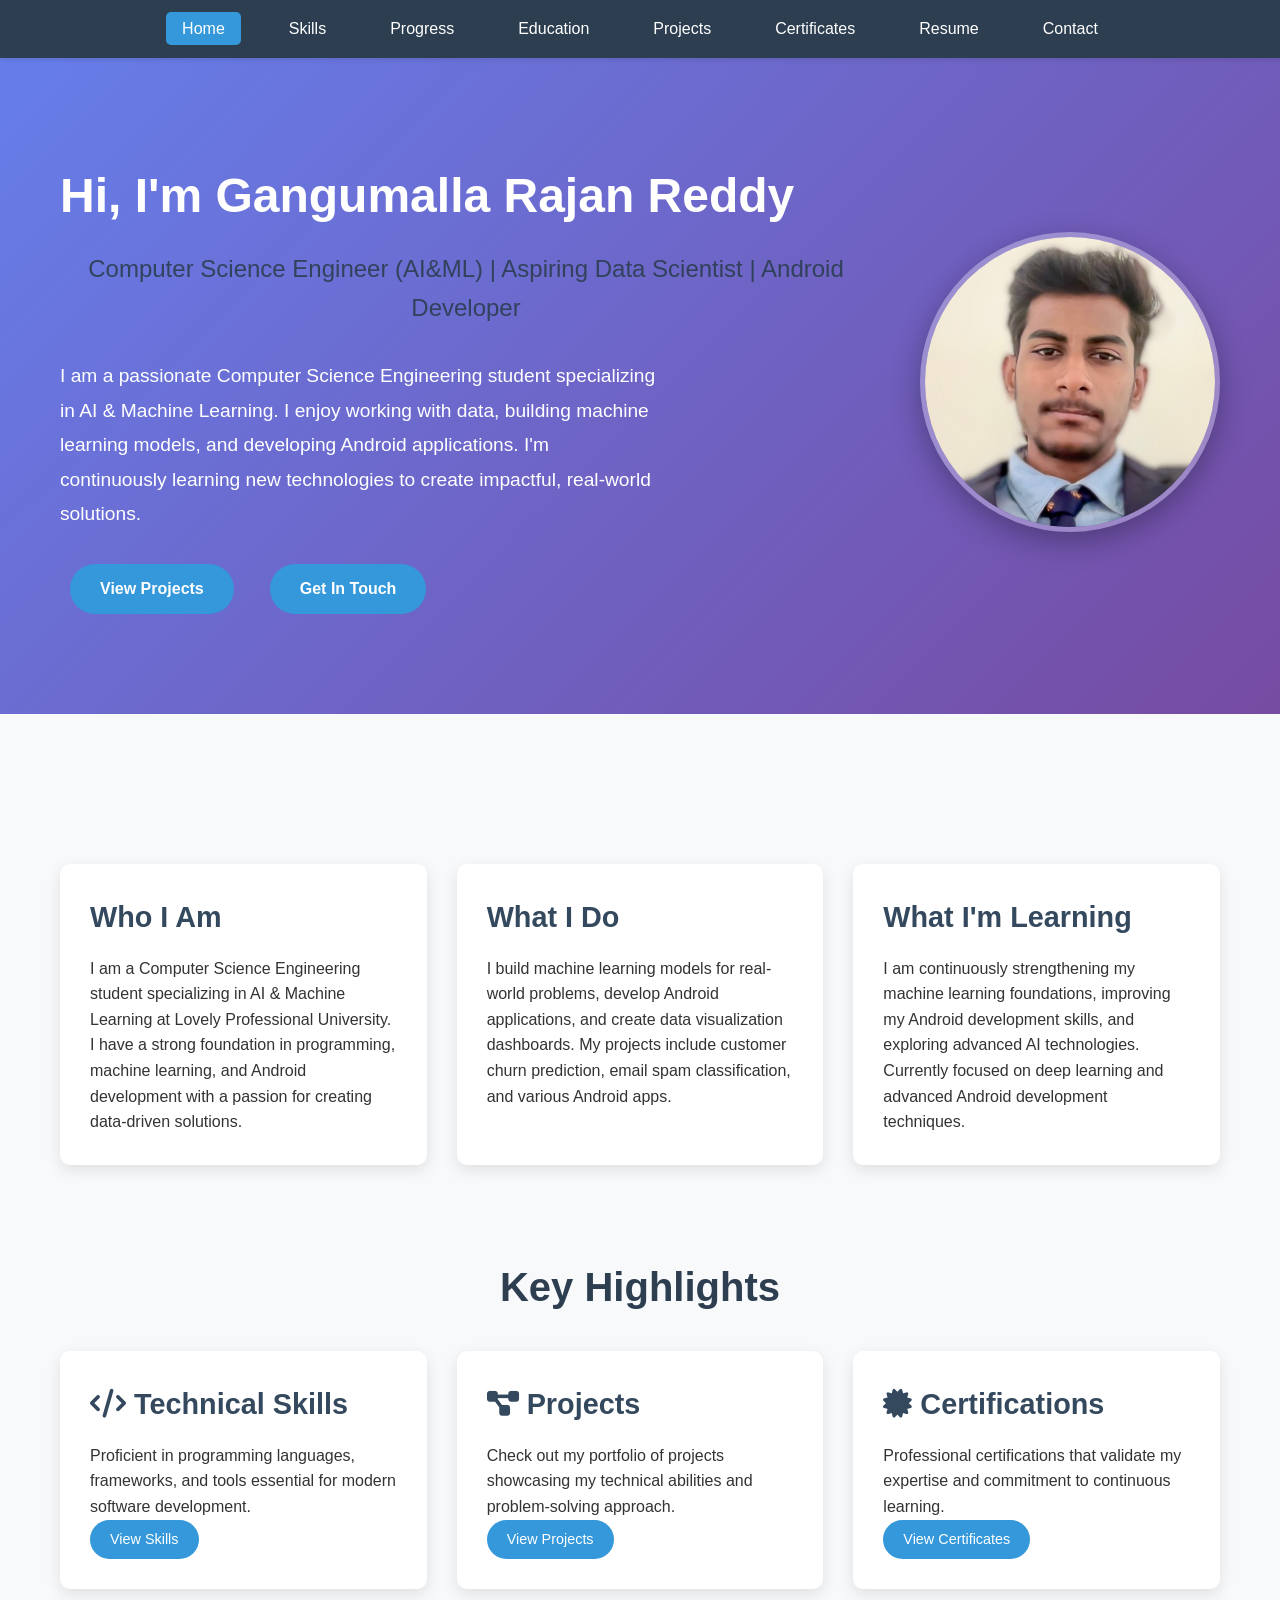
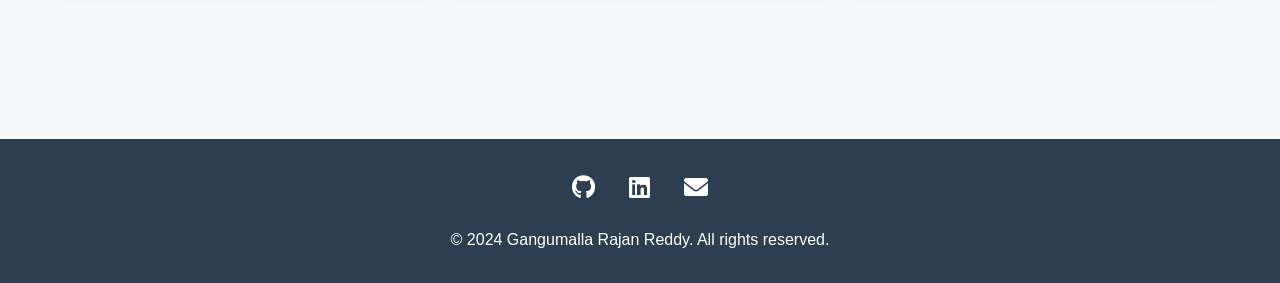
==== index.html @ acd0fde6 "Initial commit: Modern portfolio with amber/orange cyberpunk theme" ====
<!DOCTYPE html>
<html lang="en">
<head>
    <meta charset="UTF-8">
    <meta name="viewport" content="width=device-width, initial-scale=1.0">
    <title>Gangumalla Rajan Reddy | Portfolio</title>
    <link rel="stylesheet" href="styles.css">
    <link rel="stylesheet" href="https://cdnjs.cloudflare.com/ajax/libs/font-awesome/6.0.0/css/all.min.css">
</head>
<body>
    <nav>
        <div class="container">
            <ul>
                <li><a href="index.html" class="active">Home</a></li>
                <li><a href="skills.html">Skills</a></li>
                <li><a href="progress.html">Progress</a></li>
                <li><a href="education.html">Education</a></li>
                <li><a href="projects.html">Projects</a></li>
                <li><a href="certificates.html">Certificates</a></li>
                <li><a href="resume.html">Resume</a></li>
                <li><a href="contact.html">Contact</a></li>
            </ul>
        </div>
    </nav>

    <section class="hero">
        <div class="container">
            <div class="hero-content">
                <div class="hero-text">
                    <h1>Hi, I'm Gangumalla Rajan Reddy</h1>
                    <h2>Computer Science Engineer (AI&ML) | Aspiring Data Scientist | Android Developer</h2>
                    <p>I am a passionate Computer Science Engineering student specializing in AI & Machine Learning. I enjoy working with data, building machine learning models, and developing Android applications. I'm continuously learning new technologies to create impactful, real-world solutions.</p>
                    <div class="cta-buttons">
                        <a href="projects.html" class="cta-button">View Projects</a>
                        <a href="contact.html" class="cta-button">Get In Touch</a>
                    </div>
                </div>
                <div class="hero-image">
                    <img src="assets/profile-photo.jpg" alt="Gangumalla Rajan Reddy" class="profile-img">
                </div>
            </div>
        </div>
    </section>

    <main>
        <div class="container">
            <section id="about">
                <div class="grid">
                    <div class="card">
                        <h3>Who I Am</h3>
                        <p>I am a Computer Science Engineering student specializing in AI & Machine Learning at Lovely Professional University. I have a strong foundation in programming, machine learning, and Android development with a passion for creating data-driven solutions.</p>
                    </div>
                    <div class="card">
                        <h3>What I Do</h3>
                        <p>I build machine learning models for real-world problems, develop Android applications, and create data visualization dashboards. My projects include customer churn prediction, email spam classification, and various Android apps.</p>
                    </div>
                    <div class="card">
                        <h3>What I'm Learning</h3>
                        <p>I am continuously strengthening my machine learning foundations, improving my Android development skills, and exploring advanced AI technologies. Currently focused on deep learning and advanced Android development techniques.</p>
                    </div>
                </div>
            </section>

            <section id="highlights">
                <h2>Key Highlights</h2>
                <div class="grid">
                    <div class="card">
                        <h3><i class="fas fa-code"></i> Technical Skills</h3>
                        <p>Proficient in programming languages, frameworks, and tools essential for modern software development.</p>
                        <a href="skills.html" class="project-link">View Skills</a>
                    </div>
                    <div class="card">
                        <h3><i class="fas fa-project-diagram"></i> Projects</h3>
                        <p>Check out my portfolio of projects showcasing my technical abilities and problem-solving approach.</p>
                        <a href="projects.html" class="project-link">View Projects</a>
                    </div>
                    <div class="card">
                        <h3><i class="fas fa-certificate"></i> Certifications</h3>
                        <p>Professional certifications that validate my expertise and commitment to continuous learning.</p>
                        <a href="certificates.html" class="project-link">View Certificates</a>
                    </div>
                </div>
            </section>
        </div>
    </main>

    <footer>
        <div class="container">
            <div class="social-links">
                <a href="https://github.com/RajanReddyGangumalla" target="_blank"><i class="fab fa-github"></i></a>
                <a href="https://linkedin.com/in/rajanreddy08" target="_blank"><i class="fab fa-linkedin"></i></a>
                <a href="mailto:rajanreddyg53@gmail.com"><i class="fas fa-envelope"></i></a>
            </div>
            <p>&copy; 2024 Gangumalla Rajan Reddy. All rights reserved.</p>
        </div>
    </footer>

    <script>
        // Add smooth scrolling
        document.querySelectorAll('a[href^="#"]').forEach(anchor => {
            anchor.addEventListener('click', function (e) {
                e.preventDefault();
                document.querySelector(this.getAttribute('href')).scrollIntoView({
                    behavior: 'smooth'
                });
            });
        });

        // Add active class to navigation based on current page
        document.addEventListener('DOMContentLoaded', function() {
            const currentPage = window.location.pathname.split('/').pop() || 'index.html';
            const navLinks = document.querySelectorAll('nav ul li a');
            
            navLinks.forEach(link => {
                link.classList.remove('active');
                if (link.getAttribute('href') === currentPage) {
                    link.classList.add('active');
                }
            });
        });
    </script>
</body>
</html>
---- styles.css ----
* {
    margin: 0;
    padding: 0;
    box-sizing: border-box;
}

body {
    font-family: 'Segoe UI', Tahoma, Geneva, Verdana, sans-serif;
    line-height: 1.6;
    color: #333;
    background-color: #f8f9fa;
}

.container {
    max-width: 1200px;
    margin: 0 auto;
    padding: 0 20px;
}

/* Navigation */
nav {
    background-color: #2c3e50;
    padding: 1rem 0;
    position: sticky;
    top: 0;
    z-index: 1000;
    box-shadow: 0 2px 5px rgba(0,0,0,0.1);
}

nav ul {
    list-style: none;
    display: flex;
    justify-content: center;
    flex-wrap: wrap;
}

nav ul li {
    margin: 0 1rem;
}

nav ul li a {
    color: white;
    text-decoration: none;
    padding: 0.5rem 1rem;
    border-radius: 5px;
    transition: background-color 0.3s ease;
    font-weight: 500;
}

nav ul li a:hover {
    background-color: #34495e;
}

nav ul li a.active {
    background-color: #3498db;
}

/* Hero Section */
.hero {
    background: linear-gradient(135deg, #667eea 0%, #764ba2 100%);
    color: white;
    padding: 100px 0;
    text-align: center;
}

.hero-content {
    display: flex;
    align-items: center;
    justify-content: space-between;
    gap: 3rem;
    max-width: 1200px;
    margin: 0 auto;
}

.hero-text {
    flex: 1;
    text-align: left;
}

.hero-image {
    flex: 0 0 300px;
}

.profile-img {
    width: 300px;
    height: 300px;
    border-radius: 50%;
    object-fit: cover;
    border: 5px solid rgba(255, 255, 255, 0.3);
    box-shadow: 0 10px 30px rgba(0, 0, 0, 0.3);
    transition: transform 0.3s ease, box-shadow 0.3s ease;
}

.profile-img:hover {
    transform: scale(1.05);
    box-shadow: 0 15px 40px rgba(0, 0, 0, 0.4);
}

.hero h1 {
    font-size: 3rem;
    margin-bottom: 1rem;
    font-weight: 700;
}

.hero h2 {
    font-size: 1.5rem;
    margin-bottom: 2rem;
    font-weight: 300;
    opacity: 0.9;
}

.hero p {
    font-size: 1.2rem;
    max-width: 600px;
    margin: 0 0 2rem 0;
    line-height: 1.8;
}

.cta-buttons {
    display: flex;
    gap: 1rem;
    flex-wrap: wrap;
}

.cta-button {
    display: inline-block;
    background-color: #3498db;
    color: white;
    padding: 12px 30px;
    text-decoration: none;
    border-radius: 25px;
    transition: all 0.3s ease;
    font-weight: 600;
    margin: 0 10px;
}

.cta-button:hover {
    background-color: #2980b9;
    transform: translateY(-2px);
}

/* Main Content */
main {
    padding: 60px 0;
}

section {
    margin-bottom: 60px;
}

h2 {
    font-size: 2.5rem;
    margin-bottom: 2rem;
    text-align: center;
    color: #2c3e50;
}

h3 {
    font-size: 1.8rem;
    margin-bottom: 1rem;
    color: #34495e;
}

/* Cards */
.card {
    background: white;
    border-radius: 10px;
    padding: 30px;
    margin-bottom: 30px;
    box-shadow: 0 5px 15px rgba(0,0,0,0.1);
    transition: transform 0.3s ease, box-shadow 0.3s ease;
}

.card:hover {
    transform: translateY(-5px);
    box-shadow: 0 10px 25px rgba(0,0,0,0.15);
}

/* Grid Layout */
.grid {
    display: grid;
    grid-template-columns: repeat(auto-fit, minmax(300px, 1fr));
    gap: 30px;
    margin-top: 30px;
}

/* Skills */
.skill-item {
    margin-bottom: 20px;
}

.skill-name {
    font-weight: 600;
    margin-bottom: 5px;
    color: #2c3e50;
}

.skill-bar {
    background-color: #ecf0f1;
    height: 10px;
    border-radius: 5px;
    overflow: hidden;
}

.skill-progress {
    height: 100%;
    background: linear-gradient(90deg, #3498db, #2980b9);
    border-radius: 5px;
    transition: width 1s ease;
}

/* Progress Timeline */
.timeline {
    position: relative;
    padding: 20px 0;
}

.timeline::before {
    content: '';
    position: absolute;
    left: 50%;
    top: 0;
    bottom: 0;
    width: 2px;
    background-color: #3498db;
    transform: translateX(-50%);
}

.timeline-item {
    position: relative;
    margin-bottom: 40px;
    width: 45%;
}

.timeline-item:nth-child(odd) {
    left: 0;
}

.timeline-item:nth-child(even) {
    left: 55%;
}

.timeline-content {
    background: white;
    padding: 20px;
    border-radius: 10px;
    box-shadow: 0 3px 10px rgba(0,0,0,0.1);
}

/* Projects */
.project-card {
    text-align: center;
}

.project-card h3 {
    color: #2c3e50;
    margin-bottom: 1rem;
}

.project-card p {
    color: #7f8c8d;
    margin-bottom: 1.5rem;
}

.project-links {
    display: flex;
    justify-content: center;
    align-items: center;
    gap: 15px;
    flex-wrap: wrap;
    margin-top: 25px;
}

.project-link {
    background-color: #3498db;
    color: white;
    padding: 8px 20px;
    text-decoration: none;
    border-radius: 20px;
    font-size: 0.9rem;
    transition: background-color 0.3s ease;
    display: inline-flex;
    align-items: center;
    justify-content: center;
    min-height: 36px;
    white-space: nowrap;
}

.project-link:hover {
    background-color: #2980b9;
}

/* Contact Form */
.contact-form {
    max-width: 600px;
    margin: 0 auto;
}

.form-group {
    margin-bottom: 20px;
}

.form-group label {
    display: block;
    margin-bottom: 5px;
    font-weight: 600;
    color: #2c3e50;
}

.form-group input,
.form-group textarea {
    width: 100%;
    padding: 12px;
    border: 2px solid #ecf0f1;
    border-radius: 5px;
    font-size: 1rem;
    transition: border-color 0.3s ease;
}

.form-group input:focus,
.form-group textarea:focus {
    outline: none;
    border-color: #3498db;
}

.form-group textarea {
    resize: vertical;
    min-height: 120px;
}

.submit-btn {
    background-color: #3498db;
    color: white;
    padding: 12px 30px;
    border: none;
    border-radius: 25px;
    font-size: 1rem;
    font-weight: 600;
    cursor: pointer;
    transition: background-color 0.3s ease;
    width: 100%;
}

.submit-btn:hover {
    background-color: #2980b9;
}

/* CV Display */
.cv-container {
    text-align: center;
    margin: 20px 0;
}

.cv-image {
    max-width: 100%;
    height: auto;
    border: 2px solid #e0e0e0;
    border-radius: 10px;
    box-shadow: 0 4px 15px rgba(0,0,0,0.1);
    transition: transform 0.3s ease, box-shadow 0.3s ease;
}

.cv-image:hover {
    transform: scale(1.02);
    box-shadow: 0 8px 25px rgba(0,0,0,0.15);
}

.cv-note {
    text-align: center;
    color: #666;
    font-style: italic;
    margin-top: 15px;
}

.cv-note i {
    color: #3498db;
    margin-right: 8px;
}

.cv-placeholder {
    text-align: center;
    padding: 40px 20px;
    border: 2px dashed #3498db;
    border-radius: 10px;
    background-color: #f8f9fa;
    margin: 20px 0;
}

.cv-placeholder i {
    font-size: 3rem;
    color: #3498db;
    margin-bottom: 20px;
}

.cv-placeholder h3 {
    color: #2c3e50;
    margin-bottom: 15px;
}

.cv-placeholder code {
    background-color: #e74c3c;
    color: white;
    padding: 5px 10px;
    border-radius: 5px;
    font-family: 'Courier New', monospace;
}

.cv-placeholder ol {
    text-align: left;
    max-width: 400px;
    margin: 20px auto;
}

.cv-placeholder li {
    margin-bottom: 8px;
}

.cv-download-section {
    margin-top: 30px;
    padding-top: 20px;
    border-top: 1px solid #e0e0e0;
}

.cv-download-section h3 {
    color: #2c3e50;
    margin-bottom: 15px;
    text-align: center;
}

.cv-download-section h3 i {
    color: #3498db;
    margin-right: 8px;
}

/* Responsive CV Image */
@media (max-width: 768px) {
    .cv-image {
        max-width: 100%;
        height: auto;
    }
}

/* Footer */
footer {
    background-color: #2c3e50;
    color: white;
    text-align: center;
    padding: 30px 0;
}

.social-links {
    margin-bottom: 20px;
}

.social-links a {
    color: white;
    font-size: 1.5rem;
    margin: 0 15px;
    transition: color 0.3s ease;
}

.social-links a:hover {
    color: #3498db;
}

/* Responsive Design */
@media (max-width: 768px) {
    .hero-content {
        flex-direction: column;
        text-align: center;
        gap: 2rem;
    }
    
    .hero-text {
        text-align: center;
    }
    
    .hero-image {
        flex: 0 0 200px;
    }
    
    .profile-img {
        width: 200px;
        height: 200px;
    }
    
    .hero h1 {
        font-size: 2rem;
    }
    
    .hero h2 {
        font-size: 1.2rem;
    }
    
    .hero p {
        max-width: 100%;
        margin: 0 auto 2rem auto;
    }
    
    .cta-buttons {
        justify-content: center;
    }
    
    nav ul {
        flex-direction: column;
        align-items: center;
    }
    
    nav ul li {
        margin: 5px 0;
    }
    
    .timeline::before {
        left: 20px;
    }
    
    .timeline-item {
        width: calc(100% - 40px);
        left: 40px !important;
    }
    
    .grid {
        grid-template-columns: 1fr;
    }
}
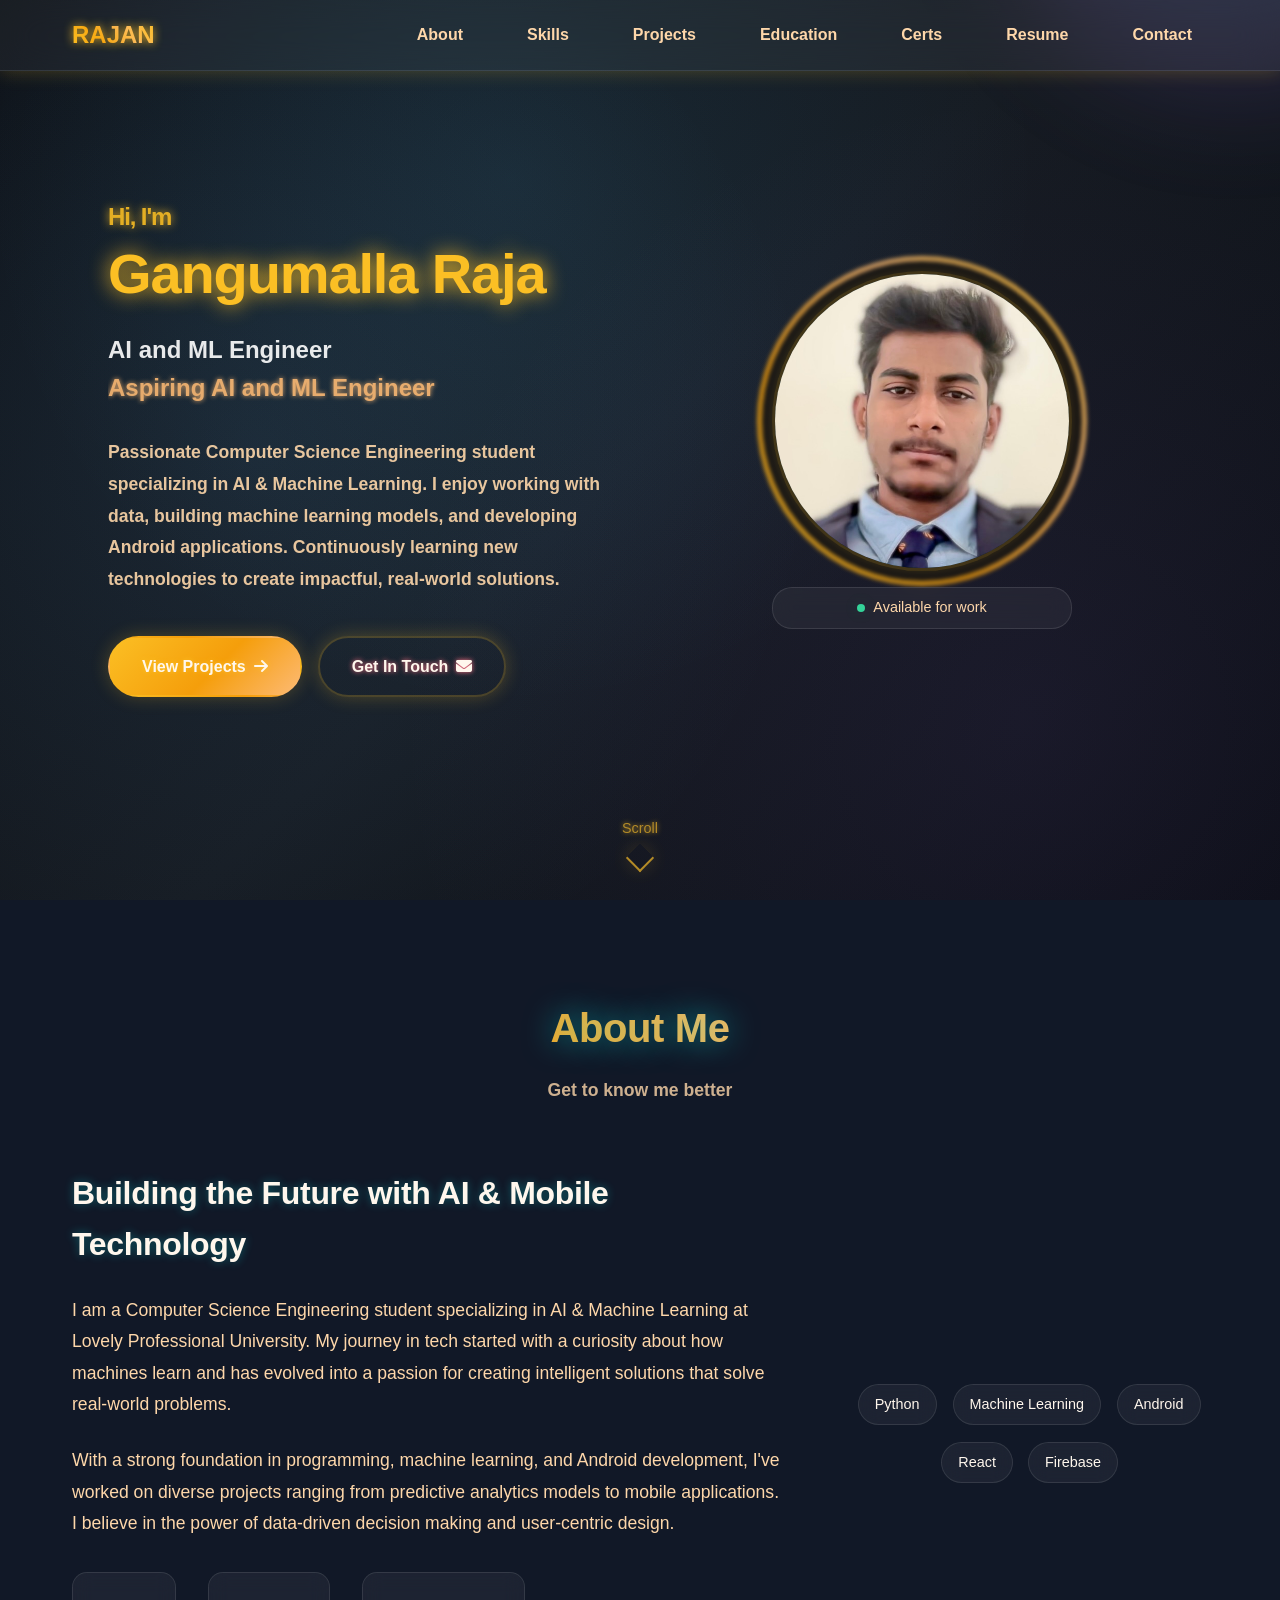
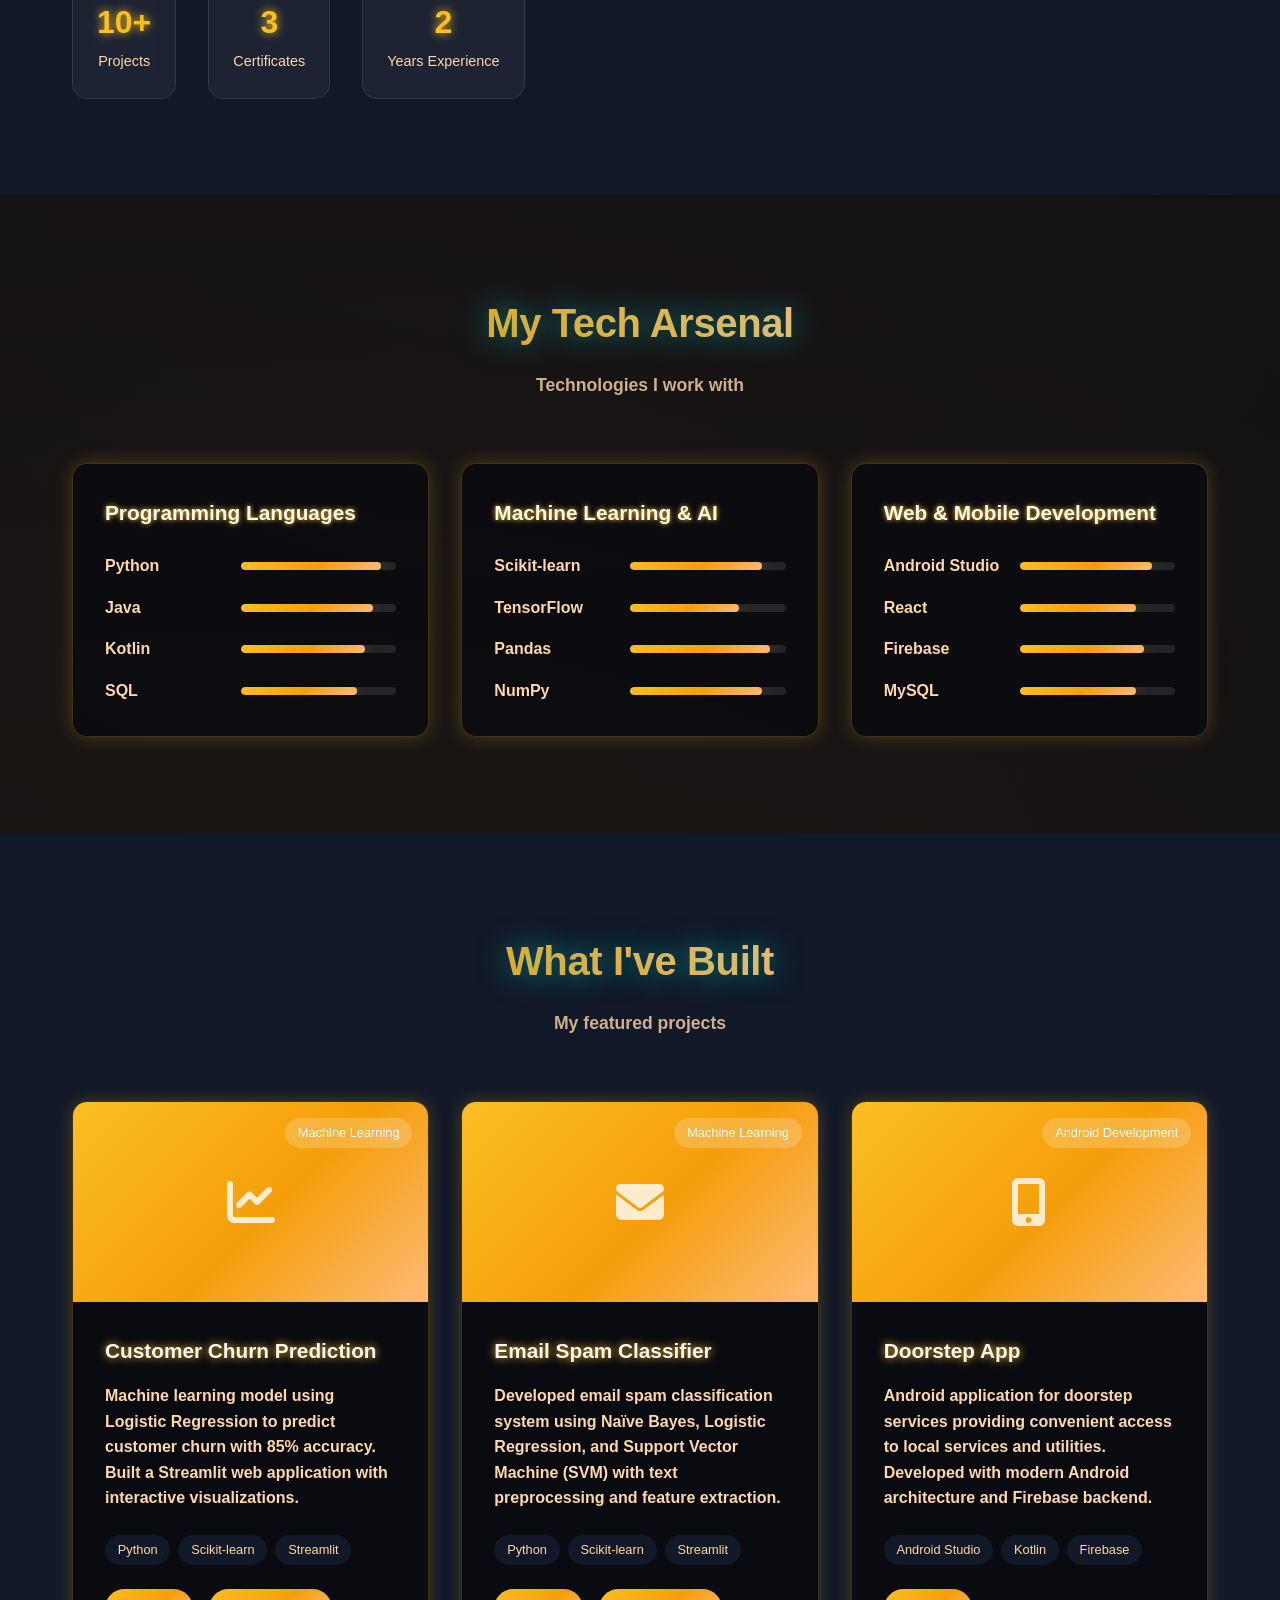
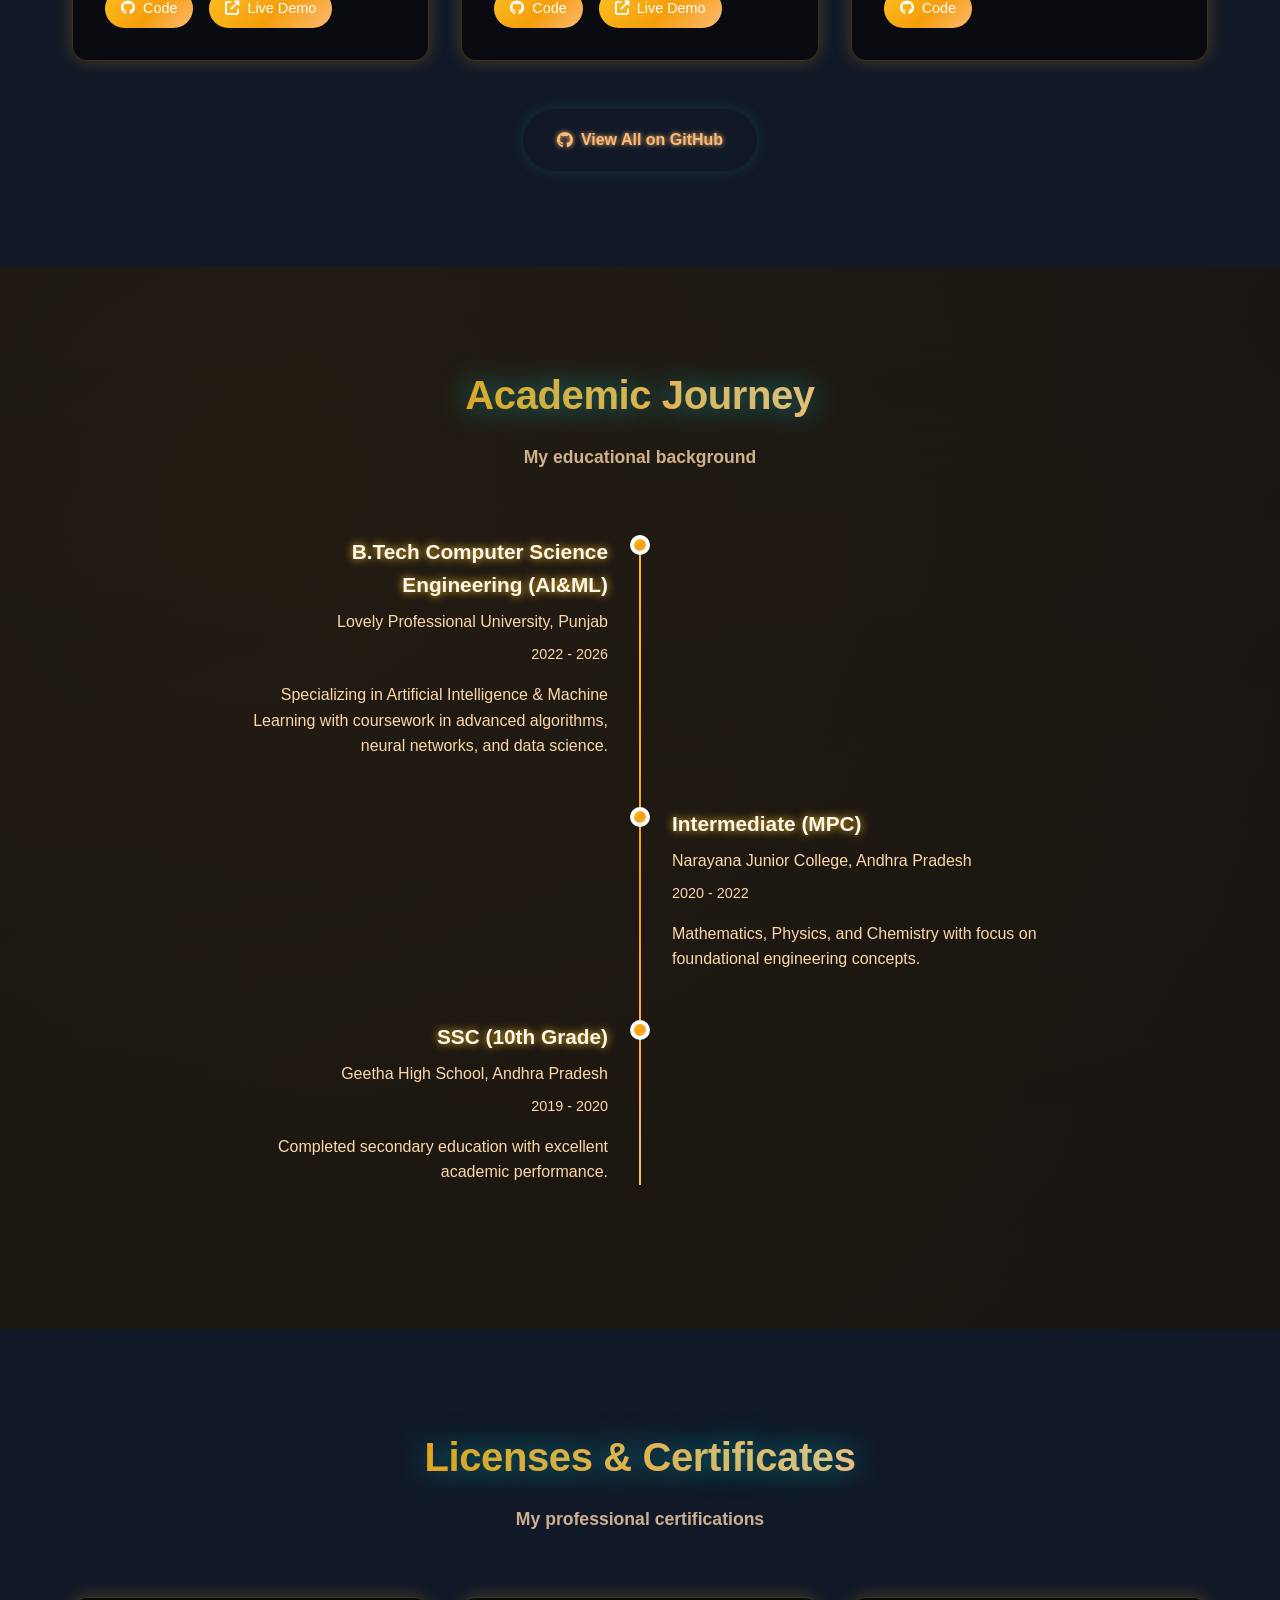
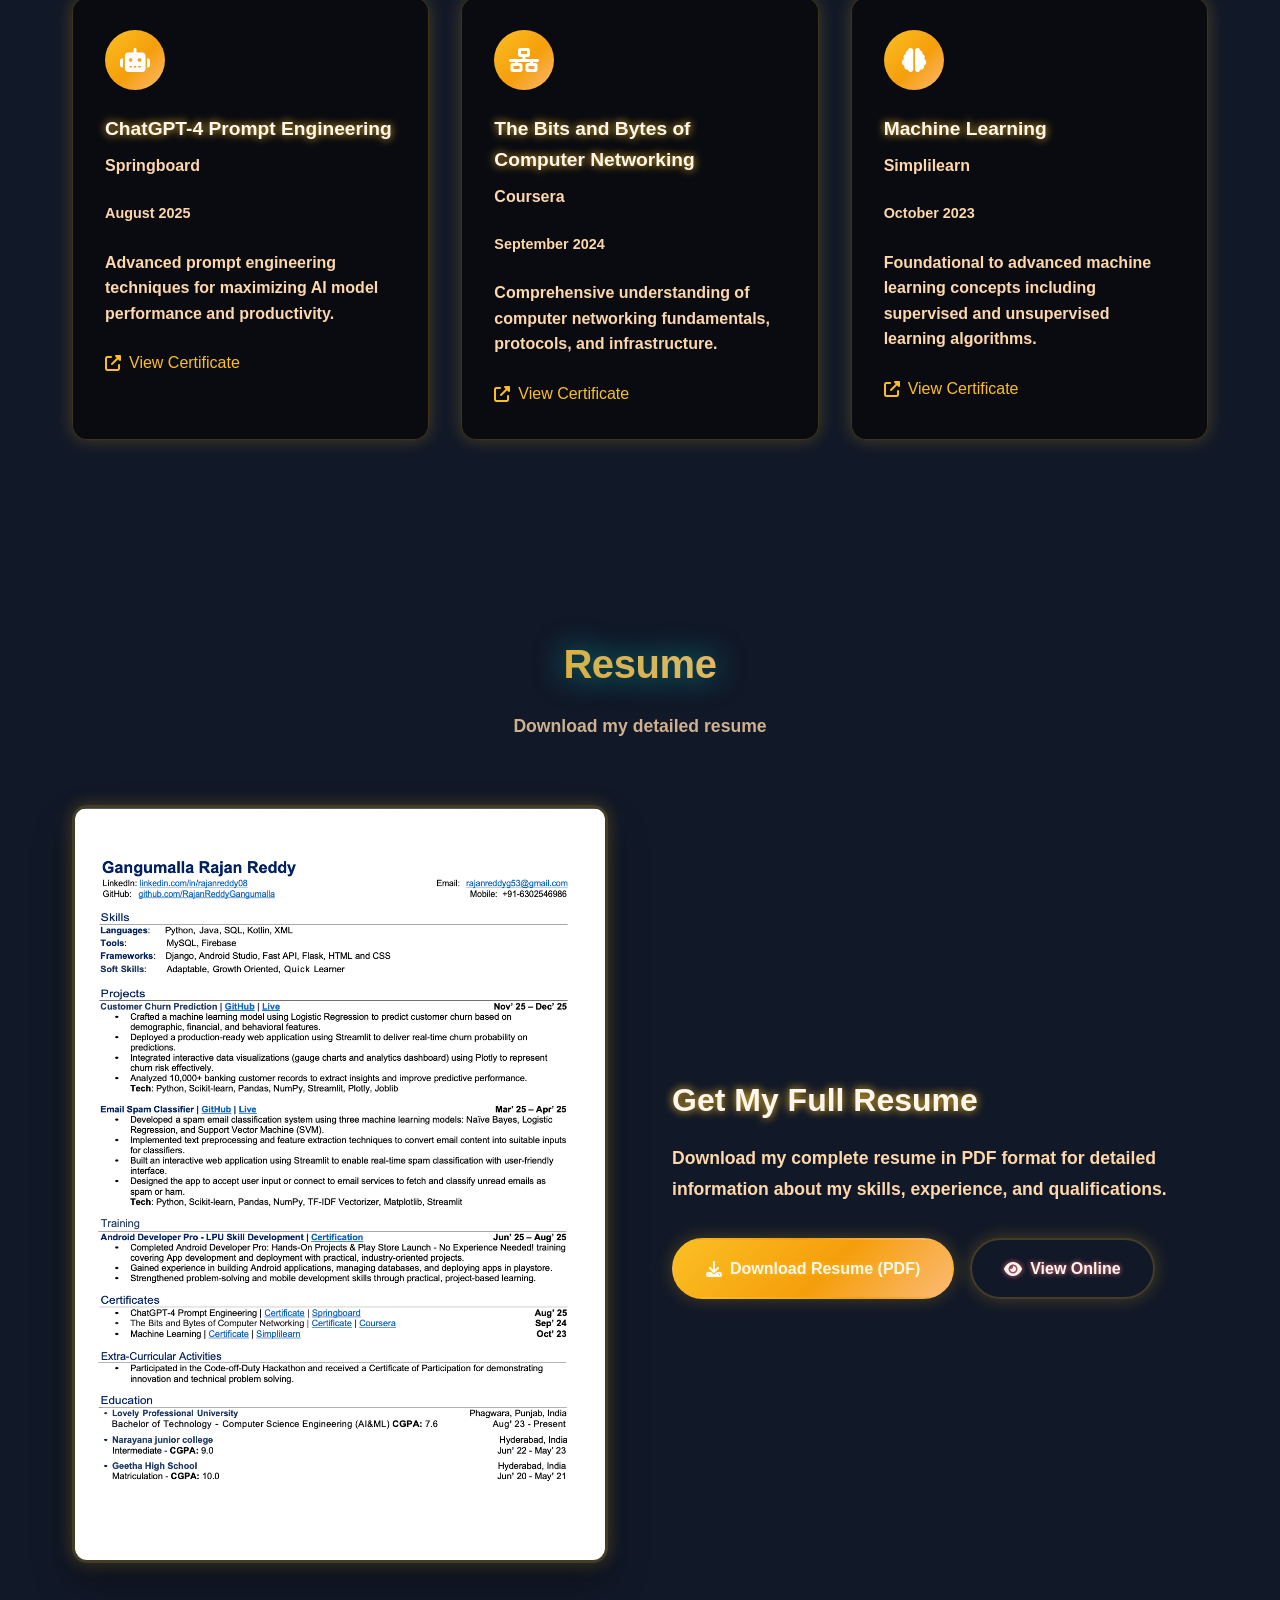
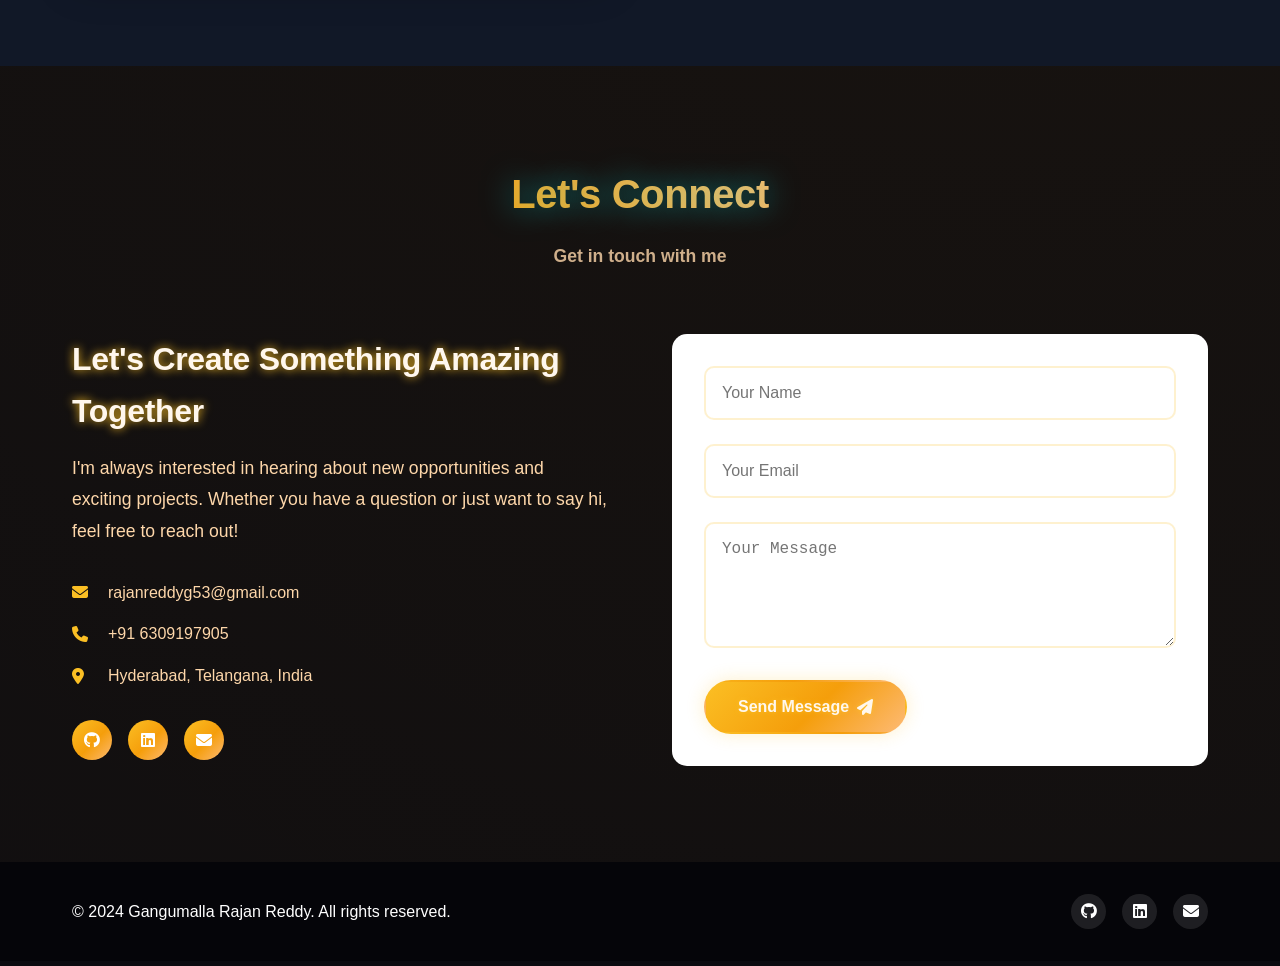
==== commit 7b619ec4: "Make modern portfolio the main entry point - renamed to index.html" ====
--- a/index.html
+++ b/index.html
@@ -5,119 +5,533 @@
     <meta name="viewport" content="width=device-width, initial-scale=1.0">
     <title>Gangumalla Rajan Reddy | Portfolio</title>
     <link rel="stylesheet" href="styles.css">
-    <link rel="stylesheet" href="https://cdnjs.cloudflare.com/ajax/libs/font-awesome/6.0.0/css/all.min.css">
+    <link rel="stylesheet" href="https://cdnjs.cloudflare.com/ajax/libs/font-awesome/6.4.0/css/all.min.css">
+    <link href="https://fonts.googleapis.com/css2?family=Inter:wght@300;400;500;600;700;800;900&display=swap" rel="stylesheet">
 </head>
 <body>
-    <nav>
-        <div class="container">
-            <ul>
-                <li><a href="index.html" class="active">Home</a></li>
-                <li><a href="skills.html">Skills</a></li>
-                <li><a href="progress.html">Progress</a></li>
-                <li><a href="education.html">Education</a></li>
-                <li><a href="projects.html">Projects</a></li>
-                <li><a href="certificates.html">Certificates</a></li>
-                <li><a href="resume.html">Resume</a></li>
-                <li><a href="contact.html">Contact</a></li>
+    <!-- Loading Screen -->
+    <div class="loading-screen">
+        <div class="loader">
+            <div class="loader-text">Loading...</div>
+            <div class="loader-bar"></div>
+        </div>
+    </div>
+
+    <!-- Navigation -->
+    <nav class="navbar">
+        <div class="nav-container">
+            <div class="nav-logo">
+                <span class="logo-text">RAJAN</span>
+            </div>
+            <ul class="nav-menu">
+                <li><a href="#about" class="nav-link">About</a></li>
+                <li><a href="#skills" class="nav-link">Skills</a></li>
+                <li><a href="#projects" class="nav-link">Projects</a></li>
+                <li><a href="#education" class="nav-link">Education</a></li>
+                <li><a href="#certificates" class="nav-link">Certs</a></li>
+                <li><a href="#resume" class="nav-link">Resume</a></li>
+                <li><a href="#contact" class="nav-link">Contact</a></li>
             </ul>
+            <div class="nav-toggle">
+                <span></span>
+                <span></span>
+                <span></span>
+            </div>
         </div>
     </nav>
 
+    <!-- Hero Section -->
     <section class="hero">
-        <div class="container">
-            <div class="hero-content">
-                <div class="hero-text">
-                    <h1>Hi, I'm Gangumalla Rajan Reddy</h1>
-                    <h2>Computer Science Engineer (AI&ML) | Aspiring Data Scientist | Android Developer</h2>
-                    <p>I am a passionate Computer Science Engineering student specializing in AI & Machine Learning. I enjoy working with data, building machine learning models, and developing Android applications. I'm continuously learning new technologies to create impactful, real-world solutions.</p>
-                    <div class="cta-buttons">
-                        <a href="projects.html" class="cta-button">View Projects</a>
-                        <a href="contact.html" class="cta-button">Get In Touch</a>
-                    </div>
-                </div>
-                <div class="hero-image">
-                    <img src="assets/profile-photo.jpg" alt="Gangumalla Rajan Reddy" class="profile-img">
-                </div>
-            </div>
-        </div>
-    </section>
-
-    <main>
-        <div class="container">
-            <section id="about">
-                <div class="grid">
-                    <div class="card">
-                        <h3>Who I Am</h3>
-                        <p>I am a Computer Science Engineering student specializing in AI & Machine Learning at Lovely Professional University. I have a strong foundation in programming, machine learning, and Android development with a passion for creating data-driven solutions.</p>
-                    </div>
-                    <div class="card">
-                        <h3>What I Do</h3>
-                        <p>I build machine learning models for real-world problems, develop Android applications, and create data visualization dashboards. My projects include customer churn prediction, email spam classification, and various Android apps.</p>
-                    </div>
-                    <div class="card">
-                        <h3>What I'm Learning</h3>
-                        <p>I am continuously strengthening my machine learning foundations, improving my Android development skills, and exploring advanced AI technologies. Currently focused on deep learning and advanced Android development techniques.</p>
-                    </div>
-                </div>
-            </section>
-
-            <section id="highlights">
-                <h2>Key Highlights</h2>
-                <div class="grid">
-                    <div class="card">
-                        <h3><i class="fas fa-code"></i> Technical Skills</h3>
-                        <p>Proficient in programming languages, frameworks, and tools essential for modern software development.</p>
-                        <a href="skills.html" class="project-link">View Skills</a>
-                    </div>
-                    <div class="card">
-                        <h3><i class="fas fa-project-diagram"></i> Projects</h3>
-                        <p>Check out my portfolio of projects showcasing my technical abilities and problem-solving approach.</p>
-                        <a href="projects.html" class="project-link">View Projects</a>
-                    </div>
-                    <div class="card">
-                        <h3><i class="fas fa-certificate"></i> Certifications</h3>
-                        <p>Professional certifications that validate my expertise and commitment to continuous learning.</p>
-                        <a href="certificates.html" class="project-link">View Certificates</a>
-                    </div>
-                </div>
-            </section>
-        </div>
-    </main>
-
-    <footer>
-        <div class="container">
-            <div class="social-links">
-                <a href="https://github.com/RajanReddyGangumalla" target="_blank"><i class="fab fa-github"></i></a>
-                <a href="https://linkedin.com/in/rajanreddy08" target="_blank"><i class="fab fa-linkedin"></i></a>
-                <a href="mailto:rajanreddyg53@gmail.com"><i class="fas fa-envelope"></i></a>
-            </div>
-            <p>&copy; 2024 Gangumalla Rajan Reddy. All rights reserved.</p>
+        <div class="hero-bg">
+            <div class="particles"></div>
+            <div class="gradient-orb"></div>
+        </div>
+        <div class="hero-content">
+            <div class="hero-text">
+                <h1 class="hero-title">
+                    <span class="greeting">Hi, I'm</span>
+                    <span class="name">Gangumalla Rajan Reddy</span>
+                </h1>
+                <h2 class="hero-subtitle">
+                    <span class="role-text">AI and ML Engineer</span>
+                    <span class="role-switcher">
+                        <span class="role">Aspiring AI and ML Engineer</span>
+                        <span class="role">Android Developer</span>
+                        <span class="role">ML Engineer</span>
+                    </span>
+                </h2>
+                <p class="hero-description">
+                    Passionate Computer Science Engineering student specializing in AI & Machine Learning. 
+                    I enjoy working with data, building machine learning models, and developing Android applications. 
+                    Continuously learning new technologies to create impactful, real-world solutions.
+                </p>
+                <div class="hero-buttons">
+                    <a href="#projects" class="btn btn-primary">
+                        <span>View Projects</span>
+                        <i class="fas fa-arrow-right"></i>
+                    </a>
+                    <a href="#contact" class="btn btn-secondary">
+                        <span>Get In Touch</span>
+                        <i class="fas fa-envelope"></i>
+                    </a>
+                </div>
+            </div>
+            <div class="hero-image">
+                <div class="profile-card">
+                    <div class="profile-img-container">
+                        <img src="assets/profile-photo.jpg" alt="Gangumalla Rajan Reddy" class="profile-img">
+                        <div class="profile-border"></div>
+                    </div>
+                    <div class="profile-status">
+                        <span class="status-dot"></span>
+                        <span>Available for work</span>
+                    </div>
+                </div>
+            </div>
+        </div>
+        <div class="scroll-indicator">
+            <div class="scroll-text">Scroll</div>
+            <div class="scroll-arrow"></div>
+        </div>
+    </section>
+
+    <!-- About Section -->
+    <section id="about" class="about">
+        <div class="container">
+            <div class="section-header">
+                <h2 class="section-title">About Me</h2>
+                <p class="section-subtitle">Get to know me better</p>
+            </div>
+            <div class="about-content">
+                <div class="about-text">
+                    <h3>Building the Future with AI & Mobile Technology</h3>
+                    <p>
+                        I am a Computer Science Engineering student specializing in AI & Machine Learning at Lovely Professional University. 
+                        My journey in tech started with a curiosity about how machines learn and has evolved into a passion for 
+                        creating intelligent solutions that solve real-world problems.
+                    </p>
+                    <p>
+                        With a strong foundation in programming, machine learning, and Android development, I've worked on diverse 
+                        projects ranging from predictive analytics models to mobile applications. I believe in the power of data-driven 
+                        decision making and user-centric design.
+                    </p>
+                    <div class="about-stats">
+                        <div class="stat-item">
+                            <span class="stat-number">10+</span>
+                            <span class="stat-label">Projects</span>
+                        </div>
+                        <div class="stat-item">
+                            <span class="stat-number">3</span>
+                            <span class="stat-label">Certificates</span>
+                        </div>
+                        <div class="stat-item">
+                            <span class="stat-number">2</span>
+                            <span class="stat-label">Years Experience</span>
+                        </div>
+                    </div>
+                </div>
+                <div class="about-image">
+                    <div class="tech-stack-visual">
+                        <div class="tech-item">Python</div>
+                        <div class="tech-item">Machine Learning</div>
+                        <div class="tech-item">Android</div>
+                        <div class="tech-item">React</div>
+                        <div class="tech-item">Firebase</div>
+                    </div>
+                </div>
+            </div>
+        </div>
+    </section>
+
+    <!-- Skills Section -->
+    <section id="skills" class="skills">
+        <div class="container">
+            <div class="section-header">
+                <h2 class="section-title">My Tech Arsenal</h2>
+                <p class="section-subtitle">Technologies I work with</p>
+            </div>
+            <div class="skills-grid">
+                <div class="skill-category">
+                    <h3>Programming Languages</h3>
+                    <div class="skill-list">
+                        <div class="skill-item">
+                            <span class="skill-name">Python</span>
+                            <div class="skill-level">
+                                <div class="skill-progress" style="width: 90%"></div>
+                            </div>
+                        </div>
+                        <div class="skill-item">
+                            <span class="skill-name">Java</span>
+                            <div class="skill-level">
+                                <div class="skill-progress" style="width: 85%"></div>
+                            </div>
+                        </div>
+                        <div class="skill-item">
+                            <span class="skill-name">Kotlin</span>
+                            <div class="skill-level">
+                                <div class="skill-progress" style="width: 80%"></div>
+                            </div>
+                        </div>
+                        <div class="skill-item">
+                            <span class="skill-name">SQL</span>
+                            <div class="skill-level">
+                                <div class="skill-progress" style="width: 75%"></div>
+                            </div>
+                        </div>
+                    </div>
+                </div>
+                <div class="skill-category">
+                    <h3>Machine Learning & AI</h3>
+                    <div class="skill-list">
+                        <div class="skill-item">
+                            <span class="skill-name">Scikit-learn</span>
+                            <div class="skill-level">
+                                <div class="skill-progress" style="width: 85%"></div>
+                            </div>
+                        </div>
+                        <div class="skill-item">
+                            <span class="skill-name">TensorFlow</span>
+                            <div class="skill-level">
+                                <div class="skill-progress" style="width: 70%"></div>
+                            </div>
+                        </div>
+                        <div class="skill-item">
+                            <span class="skill-name">Pandas</span>
+                            <div class="skill-level">
+                                <div class="skill-progress" style="width: 90%"></div>
+                            </div>
+                        </div>
+                        <div class="skill-item">
+                            <span class="skill-name">NumPy</span>
+                            <div class="skill-level">
+                                <div class="skill-progress" style="width: 85%"></div>
+                            </div>
+                        </div>
+                    </div>
+                </div>
+                <div class="skill-category">
+                    <h3>Web & Mobile Development</h3>
+                    <div class="skill-list">
+                        <div class="skill-item">
+                            <span class="skill-name">Android Studio</span>
+                            <div class="skill-level">
+                                <div class="skill-progress" style="width: 85%"></div>
+                            </div>
+                        </div>
+                        <div class="skill-item">
+                            <span class="skill-name">React</span>
+                            <div class="skill-level">
+                                <div class="skill-progress" style="width: 75%"></div>
+                            </div>
+                        </div>
+                        <div class="skill-item">
+                            <span class="skill-name">Firebase</span>
+                            <div class="skill-level">
+                                <div class="skill-progress" style="width: 80%"></div>
+                            </div>
+                        </div>
+                        <div class="skill-item">
+                            <span class="skill-name">MySQL</span>
+                            <div class="skill-level">
+                                <div class="skill-progress" style="width: 75%"></div>
+                            </div>
+                        </div>
+                    </div>
+                </div>
+            </div>
+        </div>
+    </section>
+
+    <!-- Projects Section -->
+    <section id="projects" class="projects">
+        <div class="container">
+            <div class="section-header">
+                <h2 class="section-title">What I've Built</h2>
+                <p class="section-subtitle">My featured projects</p>
+            </div>
+            <div class="projects-grid">
+                <div class="project-card">
+                    <div class="project-image">
+                        <div class="project-tech">Machine Learning</div>
+                        <i class="fas fa-chart-line"></i>
+                    </div>
+                    <div class="project-content">
+                        <h3>Customer Churn Prediction</h3>
+                        <p>Machine learning model using Logistic Regression to predict customer churn with 85% accuracy. Built a Streamlit web application with interactive visualizations.</p>
+                        <div class="project-tech-stack">
+                            <span>Python</span>
+                            <span>Scikit-learn</span>
+                            <span>Streamlit</span>
+                        </div>
+                        <div class="project-links">
+                            <a href="https://github.com/RajanReddyGangumalla/Customer-Churn-Prediction-ML-master" target="_blank" class="project-link">
+                                <i class="fab fa-github"></i>
+                                <span>Code</span>
+                            </a>
+                            <a href="https://customer-churn-prediction-rajan.streamlit.app/" target="_blank" class="project-link">
+                                <i class="fas fa-external-link-alt"></i>
+                                <span>Live Demo</span>
+                            </a>
+                        </div>
+                    </div>
+                </div>
+                <div class="project-card">
+                    <div class="project-image">
+                        <div class="project-tech">Machine Learning</div>
+                        <i class="fas fa-envelope"></i>
+                    </div>
+                    <div class="project-content">
+                        <h3>Email Spam Classifier</h3>
+                        <p>Developed email spam classification system using Naïve Bayes, Logistic Regression, and Support Vector Machine (SVM) with text preprocessing and feature extraction.</p>
+                        <div class="project-tech-stack">
+                            <span>Python</span>
+                            <span>Scikit-learn</span>
+                            <span>Streamlit</span>
+                        </div>
+                        <div class="project-links">
+                            <a href="https://github.com/RajanReddyGangumalla/spam-email-classifier-main" target="_blank" class="project-link">
+                                <i class="fab fa-github"></i>
+                                <span>Code</span>
+                            </a>
+                            <a href="https://spam-email-classifier-rajan.streamlit.app/" target="_blank" class="project-link">
+                                <i class="fas fa-external-link-alt"></i>
+                                <span>Live Demo</span>
+                            </a>
+                        </div>
+                    </div>
+                </div>
+                <div class="project-card">
+                    <div class="project-image">
+                        <div class="project-tech">Android Development</div>
+                        <i class="fas fa-mobile-alt"></i>
+                    </div>
+                    <div class="project-content">
+                        <h3>Doorstep App</h3>
+                        <p>Android application for doorstep services providing convenient access to local services and utilities. Developed with modern Android architecture and Firebase backend.</p>
+                        <div class="project-tech-stack">
+                            <span>Android Studio</span>
+                            <span>Kotlin</span>
+                            <span>Firebase</span>
+                        </div>
+                        <div class="project-links">
+                            <a href="https://github.com/RajanReddyGangumalla/DoorStep" target="_blank" class="project-link">
+                                <i class="fab fa-github"></i>
+                                <span>Code</span>
+                            </a>
+                        </div>
+                    </div>
+                </div>
+            </div>
+            <div class="projects-cta">
+                <a href="https://github.com/RajanReddyGangumalla" target="_blank" class="btn btn-outline">
+                    <i class="fab fa-github"></i>
+                    <span>View All on GitHub</span>
+                </a>
+            </div>
+        </div>
+    </section>
+
+    <!-- Education Section -->
+    <section id="education" class="education">
+        <div class="container">
+            <div class="section-header">
+                <h2 class="section-title">Academic Journey</h2>
+                <p class="section-subtitle">My educational background</p>
+            </div>
+            <div class="timeline">
+                <div class="timeline-item">
+                    <div class="timeline-dot"></div>
+                    <div class="timeline-content">
+                        <h3>B.Tech Computer Science Engineering (AI&ML)</h3>
+                        <p class="timeline-org">Lovely Professional University, Punjab</p>
+                        <p class="timeline-date">2022 - 2026</p>
+                        <p>Specializing in Artificial Intelligence & Machine Learning with coursework in advanced algorithms, neural networks, and data science.</p>
+                    </div>
+                </div>
+                <div class="timeline-item">
+                    <div class="timeline-dot"></div>
+                    <div class="timeline-content">
+                        <h3>Intermediate (MPC)</h3>
+                        <p class="timeline-org">Narayana Junior College, Andhra Pradesh</p>
+                        <p class="timeline-date">2020 - 2022</p>
+                        <p>Mathematics, Physics, and Chemistry with focus on foundational engineering concepts.</p>
+                    </div>
+                </div>
+                <div class="timeline-item">
+                    <div class="timeline-dot"></div>
+                    <div class="timeline-content">
+                        <h3>SSC (10th Grade)</h3>
+                        <p class="timeline-org">Geetha High School, Andhra Pradesh</p>
+                        <p class="timeline-date">2019 - 2020</p>
+                        <p>Completed secondary education with excellent academic performance.</p>
+                    </div>
+                </div>
+            </div>
+        </div>
+    </section>
+
+    <!-- Certificates Section -->
+    <section id="certificates" class="certificates">
+        <div class="container">
+            <div class="section-header">
+                <h2 class="section-title">Licenses & Certificates</h2>
+                <p class="section-subtitle">My professional certifications</p>
+            </div>
+            <div class="certificates-grid">
+                <div class="certificate-card">
+                    <div class="certificate-icon">
+                        <i class="fas fa-robot"></i>
+                    </div>
+                    <div class="certificate-content">
+                        <h3>ChatGPT-4 Prompt Engineering</h3>
+                        <p class="certificate-issuer">Springboard</p>
+                        <p class="certificate-date">August 2025</p>
+                        <p>Advanced prompt engineering techniques for maximizing AI model performance and productivity.</p>
+                        <a href="https://drive.google.com/file/d/11HeD8hV1QxtnIUpJDkAOjwJyWxJTnlV2/view" target="_blank" class="certificate-link">
+                            <i class="fas fa-external-link-alt"></i>
+                            View Certificate
+                        </a>
+                    </div>
+                </div>
+                <div class="certificate-card">
+                    <div class="certificate-icon">
+                        <i class="fas fa-network-wired"></i>
+                    </div>
+                    <div class="certificate-content">
+                        <h3>The Bits and Bytes of Computer Networking</h3>
+                        <p class="certificate-issuer">Coursera</p>
+                        <p class="certificate-date">September 2024</p>
+                        <p>Comprehensive understanding of computer networking fundamentals, protocols, and infrastructure.</p>
+                        <a href="https://drive.google.com/file/d/1gkZ-2rFxj3AoCwmmBUhBoAbSYUh3QOQJ/view" target="_blank" class="certificate-link">
+                            <i class="fas fa-external-link-alt"></i>
+                            View Certificate
+                        </a>
+                    </div>
+                </div>
+                <div class="certificate-card">
+                    <div class="certificate-icon">
+                        <i class="fas fa-brain"></i>
+                    </div>
+                    <div class="certificate-content">
+                        <h3>Machine Learning</h3>
+                        <p class="certificate-issuer">Simplilearn</p>
+                        <p class="certificate-date">October 2023</p>
+                        <p>Foundational to advanced machine learning concepts including supervised and unsupervised learning algorithms.</p>
+                        <a href="https://drive.google.com/file/d/1VPwMVoxR-5__tR2UeCZ8YuB3m53xynlV/view" target="_blank" class="certificate-link">
+                            <i class="fas fa-external-link-alt"></i>
+                            View Certificate
+                        </a>
+                    </div>
+                </div>
+            </div>
+        </div>
+    </section>
+
+    <!-- Resume Section -->
+    <section id="resume" class="resume">
+        <div class="container">
+            <div class="section-header">
+                <h2 class="section-title">Resume</h2>
+                <p class="section-subtitle">Download my detailed resume</p>
+            </div>
+            <div class="resume-content">
+                <div class="resume-preview">
+                    <img src="assets/cv-image.png" alt="Resume Preview" class="resume-image">
+                </div>
+                <div class="resume-actions">
+                    <h3>Get My Full Resume</h3>
+                    <p>Download my complete resume in PDF format for detailed information about my skills, experience, and qualifications.</p>
+                    <div class="resume-buttons">
+                        <a href="assets/cv.pdf" download class="btn btn-primary">
+                            <i class="fas fa-download"></i> Download Resume (PDF)
+                        </a>
+                        <a href="resume.html" class="btn btn-secondary">
+                            <i class="fas fa-eye"></i> View Online
+                        </a>
+                    </div>
+                </div>
+            </div>
+        </div>
+    </section>
+
+    <!-- Contact Section -->
+    <section id="contact" class="contact">
+        <div class="container">
+            <div class="section-header">
+                <h2 class="section-title">Let's Connect</h2>
+                <p class="section-subtitle">Get in touch with me</p>
+            </div>
+            <div class="contact-content">
+                <div class="contact-info">
+                    <h3>Let's Create Something Amazing Together</h3>
+                    <p>I'm always interested in hearing about new opportunities and exciting projects. Whether you have a question or just want to say hi, feel free to reach out!</p>
+                    <div class="contact-details">
+                        <div class="contact-item">
+                            <i class="fas fa-envelope"></i>
+                            <span>rajanreddyg53@gmail.com</span>
+                        </div>
+                        <div class="contact-item">
+                            <i class="fas fa-phone"></i>
+                            <span>+91 6309197905</span>
+                        </div>
+                        <div class="contact-item">
+                            <i class="fas fa-map-marker-alt"></i>
+                            <span>Hyderabad, Telangana, India</span>
+                        </div>
+                    </div>
+                    <div class="social-links">
+                        <a href="https://github.com/RajanReddyGangumalla" target="_blank" class="social-link">
+                            <i class="fab fa-github"></i>
+                        </a>
+                        <a href="https://linkedin.com/in/rajanreddy08" target="_blank" class="social-link">
+                            <i class="fab fa-linkedin"></i>
+                        </a>
+                        <a href="mailto:rajanreddyg53@gmail.com" class="social-link">
+                            <i class="fas fa-envelope"></i>
+                        </a>
+                    </div>
+                </div>
+                <div class="contact-form">
+                    <form class="form">
+                        <div class="form-group">
+                            <input type="text" placeholder="Your Name" required>
+                        </div>
+                        <div class="form-group">
+                            <input type="email" placeholder="Your Email" required>
+                        </div>
+                        <div class="form-group">
+                            <textarea placeholder="Your Message" rows="5" required></textarea>
+                        </div>
+                        <button type="submit" class="btn btn-primary">
+                            <span>Send Message</span>
+                            <i class="fas fa-paper-plane"></i>
+                        </button>
+                    </form>
+                </div>
+            </div>
+        </div>
+    </section>
+
+    <!-- Footer -->
+    <footer class="footer">
+        <div class="container">
+            <div class="footer-content">
+                <p>&copy; 2024 Gangumalla Rajan Reddy. All rights reserved.</p>
+                <div class="footer-links">
+                    <a href="https://github.com/RajanReddyGangumalla" target="_blank">
+                        <i class="fab fa-github"></i>
+                    </a>
+                    <a href="https://linkedin.com/in/rajanreddy08" target="_blank">
+                        <i class="fab fa-linkedin"></i>
+                    </a>
+                    <a href="mailto:rajanreddyg53@gmail.com">
+                        <i class="fas fa-envelope"></i>
+                    </a>
+                </div>
+            </div>
         </div>
     </footer>
 
-    <script>
-        // Add smooth scrolling
-        document.querySelectorAll('a[href^="#"]').forEach(anchor => {
-            anchor.addEventListener('click', function (e) {
-                e.preventDefault();
-                document.querySelector(this.getAttribute('href')).scrollIntoView({
-                    behavior: 'smooth'
-                });
-            });
-        });
-
-        // Add active class to navigation based on current page
-        document.addEventListener('DOMContentLoaded', function() {
-            const currentPage = window.location.pathname.split('/').pop() || 'index.html';
-            const navLinks = document.querySelectorAll('nav ul li a');
-            
-            navLinks.forEach(link => {
-                link.classList.remove('active');
-                if (link.getAttribute('href') === currentPage) {
-                    link.classList.add('active');
-                }
-            });
-        });
-    </script>
+    <script src="script.js"></script>
 </body>
 </html>
--- a/styles.css
+++ b/styles.css
@@ -1,218 +1,936 @@
+/* Sophisticated Cyberpunk Portfolio Styles */
+:root {
+    --primary-color: #fbbf24;
+    --secondary-color: #f59e0b;
+    --accent-color: #fdba74;
+    --neon-pink: #fb7185;
+    --neon-blue: #fbbf24;
+    --neon-purple: #a78bfa;
+    --neon-green: #34d399;
+    --text-primary: #fff7ed;
+    --text-secondary: #fed7aa;
+    --text-light: #fdba74;
+    --bg-primary: #0b0b10;
+    --bg-secondary: #111827;
+    --bg-dark: #050509;
+    --bg-card: rgba(255, 255, 255, 0.03);
+    --border-color: rgba(251, 191, 36, 0.22);
+    --shadow-neon: 0 0 18px rgba(251, 191, 36, 0.24);
+    --shadow-neon-pink: 0 0 16px rgba(251, 113, 133, 0.18);
+    --shadow-neon-green: 0 0 16px rgba(52, 211, 153, 0.16);
+    --gradient-primary: linear-gradient(135deg, #fbbf24 0%, #f59e0b 55%, #fdba74 100%);
+    --gradient-secondary: linear-gradient(135deg, #fdba74 0%, #fbbf24 100%);
+    --gradient-dark: linear-gradient(135deg, #0b0b10 0%, #111827 100%);
+    --gradient-cyber: linear-gradient(45deg, #fbbf24, #f59e0b, #fdba74, #fbbf24);
+    --glass-bg: rgba(255, 255, 255, 0.05);
+    --glass-border: rgba(255, 255, 255, 0.1);
+}
+
 * {
     margin: 0;
     padding: 0;
     box-sizing: border-box;
 }
 
+html {
+    scroll-behavior: smooth;
+}
+
 body {
-    font-family: 'Segoe UI', Tahoma, Geneva, Verdana, sans-serif;
+    font-family: 'Inter', sans-serif;
+    font-weight: 500;
     line-height: 1.6;
-    color: #333;
-    background-color: #f8f9fa;
-}
-
+    color: var(--text-primary);
+    background: var(--bg-primary);
+    background-image: 
+        radial-gradient(circle at 20% 50%, rgba(251, 191, 36, 0.07) 0%, transparent 52%),
+        radial-gradient(circle at 80% 80%, rgba(245, 158, 11, 0.06) 0%, transparent 55%),
+        radial-gradient(circle at 40% 20%, rgba(253, 186, 116, 0.05) 0%, transparent 50%);
+    overflow-x: hidden;
+    position: relative;
+}
+
+body::before {
+    content: '';
+    position: fixed;
+    top: 0;
+    left: 0;
+    width: 100%;
+    height: 100%;
+    background: 
+        linear-gradient(45deg, transparent 24%, rgba(251, 191, 36, 0.015) 25%, rgba(251, 191, 36, 0.015) 26%, transparent 27%, transparent 74%, rgba(245, 158, 11, 0.014) 75%, rgba(245, 158, 11, 0.014) 76%, transparent 77%, transparent),
+        linear-gradient(-45deg, transparent 24%, rgba(253, 186, 116, 0.012) 25%, rgba(253, 186, 116, 0.012) 26%, transparent 27%, transparent 74%, rgba(251, 191, 36, 0.014) 75%, rgba(251, 191, 36, 0.014) 76%, transparent 77%, transparent);
+    background-size: 50px 50px;
+    z-index: -1;
+    animation: grid-move 20s linear infinite;
+}
+
+@keyframes grid-move {
+    0% { transform: translate(0, 0); }
+    100% { transform: translate(50px, 50px); }
+}
+
+/* Loading Screen */
+.loading-screen {
+    position: fixed;
+    top: 0;
+    left: 0;
+    width: 100%;
+    height: 100%;
+    background: var(--gradient-dark);
+    display: flex;
+    justify-content: center;
+    align-items: center;
+    z-index: 9999;
+    transition: opacity 0.5s ease, visibility 0.5s ease;
+    backdrop-filter: blur(10px);
+}
+
+.loading-screen.hidden {
+    opacity: 0;
+    visibility: hidden;
+}
+
+.loader {
+    text-align: center;
+}
+
+.loader-text {
+    color: var(--primary-color);
+    font-size: 1.2rem;
+    font-weight: 500;
+    margin-bottom: 1rem;
+    text-shadow: 0 0 10px var(--primary-color);
+    animation: neon-pulse 2s ease-in-out infinite;
+}
+
+@keyframes neon-pulse {
+    0%, 100% { text-shadow: 0 0 10px var(--primary-color); }
+    50% { text-shadow: 0 0 20px var(--primary-color), 0 0 30px var(--primary-color); }
+}
+
+.loader-bar {
+    width: 200px;
+    height: 4px;
+    background: rgba(0, 255, 255, 0.1);
+    border-radius: 2px;
+    overflow: hidden;
+    border: 1px solid var(--border-color);
+}
+
+.loader-bar::after {
+    content: '';
+    display: block;
+    width: 50%;
+    height: 100%;
+    background: var(--gradient-cyber);
+    border-radius: 2px;
+    animation: loading 1.5s ease-in-out infinite;
+    box-shadow: var(--shadow-neon);
+}
+
+@keyframes loading {
+    0% { transform: translateX(-100%); }
+    50% { transform: translateX(0%); }
+    100% { transform: translateX(200%); }
+}
+
+/* Navigation */
+.navbar {
+    position: fixed;
+    top: 0;
+    left: 0;
+    width: 100%;
+    background: var(--glass-bg);
+    backdrop-filter: blur(20px);
+    border-bottom: 1px solid var(--glass-border);
+    z-index: 1000;
+    transition: all 0.3s ease;
+    box-shadow: var(--shadow-neon);
+}
+
+.navbar.scrolled {
+    background: rgba(10, 10, 15, 0.95);
+    backdrop-filter: blur(20px);
+    box-shadow: var(--shadow-neon), 0 4px 20px rgba(0, 0, 0, 0.3);
+}
+
+.nav-container {
+    max-width: 1200px;
+    margin: 0 auto;
+    padding: 1rem 2rem;
+    display: flex;
+    justify-content: space-between;
+    align-items: center;
+}
+
+.nav-logo {
+    font-size: 1.5rem;
+    font-weight: 700;
+    color: var(--primary-color);
+    text-shadow: 0 0 10px var(--primary-color);
+}
+
+.logo-text {
+    background: var(--gradient-cyber);
+    -webkit-background-clip: text;
+    -webkit-text-fill-color: transparent;
+    background-clip: text;
+    animation: gradient-shift 3s ease-in-out infinite;
+}
+
+@keyframes gradient-shift {
+    0%, 100% { filter: hue-rotate(0deg); }
+    50% { filter: hue-rotate(30deg); }
+}
+
+.nav-menu {
+    display: flex;
+    list-style: none;
+    gap: 2rem;
+}
+
+.nav-link {
+    color: var(--text-secondary);
+    text-decoration: none;
+    font-weight: 650;
+    transition: all 0.3s ease;
+    position: relative;
+    padding: 0.5rem 1rem;
+    border-radius: 20px;
+}
+
+.nav-link::before {
+    content: '';
+    position: absolute;
+    top: 0;
+    left: 0;
+    right: 0;
+    bottom: 0;
+    background: var(--glass-bg);
+    border-radius: 20px;
+    opacity: 0;
+    transition: opacity 0.3s ease;
+    z-index: -1;
+}
+
+.nav-link:hover {
+    color: var(--primary-color);
+    text-shadow: 0 0 5px var(--primary-color);
+}
+
+.nav-link:hover::before {
+    opacity: 1;
+    border: 1px solid var(--border-color);
+    box-shadow: var(--shadow-neon);
+}
+
+.nav-link::after {
+    content: '';
+    position: absolute;
+    bottom: -2px;
+    left: 50%;
+    width: 0;
+    height: 2px;
+    background: var(--gradient-cyber);
+    transition: all 0.3s ease;
+    transform: translateX(-50%);
+    box-shadow: var(--shadow-neon);
+}
+
+.nav-link:hover::after {
+    width: 80%;
+}
+
+.nav-toggle {
+    display: none;
+    flex-direction: column;
+    cursor: pointer;
+}
+
+.nav-toggle span {
+    width: 25px;
+    height: 3px;
+    background: var(--text-primary);
+    margin: 3px 0;
+    transition: 0.3s;
+}
+
+/* Hero Section */
+.hero {
+    min-height: 100vh;
+    display: flex;
+    align-items: center;
+    position: relative;
+    overflow: hidden;
+    background: linear-gradient(135deg, #0d1117 0%, #161b22 50%, #0a0d13 100%);
+}
+
+.hero-bg {
+    position: absolute;
+    top: 0;
+    left: 0;
+    width: 100%;
+    height: 100%;
+    z-index: 1;
+}
+
+.particles {
+    position: absolute;
+    width: 100%;
+    height: 100%;
+    background-image: 
+        radial-gradient(circle at 20% 50%, rgba(100, 181, 246, 0.1) 0%, transparent 50%),
+        radial-gradient(circle at 80% 80%, rgba(126, 87, 194, 0.1) 0%, transparent 50%),
+        radial-gradient(circle at 40% 20%, rgba(79, 195, 247, 0.1) 0%, transparent 50%);
+    animation: float 20s ease-in-out infinite;
+}
+
+@keyframes float {
+    0%, 100% { transform: translateY(0px); }
+    50% { transform: translateY(-20px); }
+}
+
+.gradient-orb {
+    position: absolute;
+    top: -50%;
+    right: -20%;
+    width: 600px;
+    height: 600px;
+    background: radial-gradient(circle, rgba(100, 181, 246, 0.2) 0%, rgba(126, 87, 194, 0.15) 50%, transparent 70%);
+    border-radius: 50%;
+    animation: pulse 4s ease-in-out infinite;
+    filter: blur(40px);
+}
+
+@keyframes pulse {
+    0%, 100% { transform: scale(1); opacity: 0.4; }
+    50% { transform: scale(1.2); opacity: 0.6; }
+}
+
+.hero-content {
+    max-width: 1200px;
+    margin: 0 auto;
+    padding: 0 2rem;
+    display: grid;
+    grid-template-columns: 1fr 1fr;
+    gap: 4rem;
+    align-items: center;
+    position: relative;
+    z-index: 2;
+}
+
+.hero-text {
+    color: white;
+}
+
+.hero-title {
+    font-size: 3.5rem;
+    font-weight: 900;
+    letter-spacing: -0.02em;
+    line-height: 1.2;
+    margin-bottom: 1.5rem;
+}
+
+.greeting {
+    display: block;
+    font-size: 1.5rem;
+    font-weight: 700;
+    opacity: 0.9;
+    margin-bottom: 0.5rem;
+    color: var(--neon-blue);
+    text-shadow: 0 0 10px var(--neon-blue);
+}
+
+.name {
+    display: block;
+    color: var(--primary-color);
+    text-shadow: 0 0 20px var(--primary-color);
+    animation: gradient-flow 3s ease-in-out infinite;
+}
+
+@keyframes gradient-flow {
+    0%, 100% { filter: hue-rotate(0deg); }
+    50% { filter: hue-rotate(45deg); }
+}
+
+.hero-subtitle {
+    font-size: 1.5rem;
+    font-weight: 650;
+    margin-bottom: 2rem;
+    opacity: 0.9;
+}
+
+.role-switcher {
+    display: block;
+    height: 1.5em;
+    overflow: hidden;
+}
+
+.role {
+    display: block;
+    color: var(--accent-color);
+    text-shadow: 0 0 5px var(--accent-color);
+    animation: rotate 9s ease-in-out infinite;
+}
+
+@keyframes rotate {
+    0%, 33% { transform: translateY(0); }
+    33.33%, 66% { transform: translateY(-1.5em); }
+    66.66%, 100% { transform: translateY(-3em); }
+}
+
+.hero-description {
+    font-size: 1.1rem;
+    font-weight: 550;
+    line-height: 1.8;
+    margin-bottom: 2.5rem;
+    opacity: 0.9;
+    max-width: 500px;
+    color: var(--text-secondary);
+}
+
+.hero-buttons {
+    display: flex;
+    gap: 1rem;
+    flex-wrap: wrap;
+}
+
+.btn {
+    display: inline-flex;
+    align-items: center;
+    gap: 0.5rem;
+    padding: 1rem 2rem;
+    border-radius: 50px;
+    text-decoration: none;
+    font-weight: 600;
+    transition: all 0.3s ease;
+    border: none;
+    cursor: pointer;
+    font-size: 1rem;
+    position: relative;
+    overflow: hidden;
+}
+
+.btn::before {
+    content: '';
+    position: absolute;
+    top: 0;
+    left: -100%;
+    width: 100%;
+    height: 100%;
+    background: linear-gradient(90deg, transparent, rgba(255, 255, 255, 0.2), transparent);
+    transition: left 0.5s ease;
+}
+
+.btn:hover::before {
+    left: 100%;
+}
+
+.btn-primary {
+    background: var(--glass-bg);
+    color: var(--primary-color);
+    backdrop-filter: blur(20px);
+    border: 2px solid var(--border-color);
+    text-shadow: 0 0 5px var(--primary-color);
+    box-shadow: var(--shadow-neon);
+}
+
+.btn-primary:hover {
+    background: rgba(0, 255, 255, 0.2);
+    border-color: var(--primary-color);
+    transform: translateY(-2px);
+    box-shadow: var(--shadow-neon), 0 10px 25px rgba(0, 255, 255, 0.3);
+}
+
+.btn-secondary {
+    background: transparent;
+    color: var(--neon-pink);
+    border: 2px solid var(--neon-pink);
+    text-shadow: 0 0 5px var(--neon-pink);
+    box-shadow: var(--shadow-neon-pink);
+}
+
+.btn-secondary:hover {
+    background: rgba(255, 0, 110, 0.2);
+    border-color: var(--neon-pink);
+    transform: translateY(-2px);
+    box-shadow: var(--shadow-neon-pink), 0 10px 25px rgba(255, 0, 110, 0.3);
+}
+
+.btn-outline {
+    background: transparent;
+    color: var(--accent-color);
+    border: 2px solid var(--accent-color);
+    text-shadow: 0 0 5px var(--accent-color);
+    box-shadow: var(--shadow-neon-green);
+}
+
+.btn-outline:hover {
+    background: rgba(0, 255, 136, 0.2);
+    border-color: var(--accent-color);
+    transform: translateY(-2px);
+    box-shadow: var(--shadow-neon-green), 0 10px 25px rgba(0, 255, 136, 0.3);
+}
+
+.hero-image {
+    display: flex;
+    justify-content: center;
+    align-items: center;
+}
+
+.profile-card {
+    text-align: center;
+    animation: float 6s ease-in-out infinite;
+}
+
+.profile-img-container {
+    position: relative;
+    width: 300px;
+    height: 300px;
+    margin: 0 auto 1rem;
+}
+
+.profile-img {
+    width: 100%;
+    height: 100%;
+    border-radius: 50%;
+    object-fit: cover;
+    border: 3px solid var(--border-color);
+    box-shadow: 
+        var(--shadow-neon),
+        inset 0 0 20px rgba(0, 255, 255, 0.2);
+}
+
+.profile-border {
+    position: absolute;
+    top: -15px;
+    left: -15px;
+    right: -15px;
+    bottom: -15px;
+    border-radius: 50%;
+    background: var(--gradient-cyber);
+    z-index: -1;
+    animation: rotate 10s linear infinite;
+    filter: blur(2px);
+    opacity: 0.8;
+}
+
+.profile-border::before {
+    content: '';
+    position: absolute;
+    top: 5px;
+    left: 5px;
+    right: 5px;
+    bottom: 5px;
+    border-radius: 50%;
+    background: var(--bg-primary);
+    z-index: -1;
+}
+
+@keyframes rotate {
+    from { transform: rotate(0deg); }
+    to { transform: rotate(360deg); }
+}
+
+.profile-status {
+    display: flex;
+    align-items: center;
+    justify-content: center;
+    gap: 0.5rem;
+    color: var(--text-secondary);
+    font-size: 0.9rem;
+    background: var(--glass-bg);
+    backdrop-filter: blur(10px);
+    border: 1px solid var(--glass-border);
+    padding: 0.5rem 1rem;
+    border-radius: 20px;
+    margin-top: 1rem;
+}
+
+.status-dot {
+    width: 8px;
+    height: 8px;
+    background: var(--neon-green);
+    border-radius: 50%;
+    animation: pulse 2s ease-in-out infinite;
+    box-shadow: var(--shadow-neon-green);
+}
+
+.scroll-indicator {
+    position: absolute;
+    bottom: 2rem;
+    left: 50%;
+    transform: translateX(-50%);
+    text-align: center;
+    color: var(--text-secondary);
+    opacity: 0.7;
+    animation: bounce 2s ease-in-out infinite;
+}
+
+.scroll-text {
+    font-size: 0.9rem;
+    margin-bottom: 0.5rem;
+    color: var(--primary-color);
+    text-shadow: 0 0 5px var(--primary-color);
+}
+
+.scroll-arrow {
+    width: 20px;
+    height: 20px;
+    border-right: 2px solid var(--primary-color);
+    border-bottom: 2px solid var(--primary-color);
+    transform: rotate(45deg);
+    margin: 0 auto;
+    box-shadow: var(--shadow-neon);
+}
+
+@keyframes bounce {
+    0%, 20%, 50%, 80%, 100% { transform: translateX(-50%) translateY(0); }
+    40% { transform: translateX(-50%) translateY(-10px); }
+    60% { transform: translateX(-50%) translateY(-5px); }
+}
+
+/* Container */
 .container {
     max-width: 1200px;
     margin: 0 auto;
-    padding: 0 20px;
-}
-
-/* Navigation */
-nav {
-    background-color: #2c3e50;
-    padding: 1rem 0;
-    position: sticky;
+    padding: 0 2rem;
+}
+
+/* Section Styles */
+section {
+    padding: 6rem 0;
+    position: relative;
+}
+
+.section-header {
+    text-align: center;
+    margin-bottom: 4rem;
+}
+
+.section-title {
+    font-size: 2.5rem;
+    font-weight: 850;
+    letter-spacing: -0.01em;
+    margin-bottom: 1rem;
+    background: var(--gradient-cyber);
+    -webkit-background-clip: text;
+    -webkit-text-fill-color: transparent;
+    background-clip: text;
+    text-shadow: 0 0 30px rgba(0, 255, 255, 0.5);
+    animation: gradient-flow 3s ease-in-out infinite;
+}
+
+.section-subtitle {
+    font-size: 1.1rem;
+    font-weight: 600;
+    color: var(--text-secondary);
+    opacity: 0.8;
+}
+
+/* About Section */
+.about {
+    background: var(--bg-secondary);
+    position: relative;
+}
+
+.about::before {
+    content: '';
+    position: absolute;
     top: 0;
-    z-index: 1000;
-    box-shadow: 0 2px 5px rgba(0,0,0,0.1);
-}
-
-nav ul {
-    list-style: none;
-    display: flex;
+    left: 0;
+    right: 0;
+    bottom: 0;
+    background: 
+        radial-gradient(circle at 30% 20%, rgba(0, 255, 255, 0.1) 0%, transparent 50%),
+        radial-gradient(circle at 70% 80%, rgba(255, 0, 255, 0.1) 0%, transparent 50%);
+    z-index: -1;
+}
+
+.about-content {
+    display: grid;
+    grid-template-columns: 2fr 1fr;
+    gap: 4rem;
+    align-items: center;
+    position: relative;
+    z-index: 1;
+}
+
+.about-text h3 {
+    font-size: 2rem;
+    font-weight: 800;
+    letter-spacing: -0.01em;
+    margin-bottom: 1.5rem;
+    color: var(--text-primary);
+    text-shadow: 0 0 10px rgba(0, 255, 255, 0.3);
+}
+
+.about-text p {
+    font-size: 1.1rem;
+    line-height: 1.8;
+    color: var(--text-secondary);
+    margin-bottom: 1.5rem;
+}
+
+.about-stats {
+    display: flex;
+    gap: 2rem;
+    margin-top: 2rem;
+}
+
+.stat-item {
+    text-align: center;
+    background: var(--glass-bg);
+    backdrop-filter: blur(10px);
+    border: 1px solid var(--glass-border);
+    padding: 1.5rem;
+    border-radius: 15px;
+    min-width: 100px;
+    transition: all 0.3s ease;
+}
+
+.stat-item:hover {
+    transform: translateY(-5px);
+    box-shadow: var(--shadow-neon);
+    border-color: var(--border-color);
+}
+
+.stat-number {
+    display: block;
+    font-size: 2rem;
+    font-weight: 700;
+    color: var(--primary-color);
+    text-shadow: 0 0 10px var(--primary-color);
+}
+
+.stat-label {
+    font-size: 0.9rem;
+    color: var(--text-secondary);
+}
+
+.tech-stack-visual {
+    display: flex;
+    flex-wrap: wrap;
+    gap: 1rem;
     justify-content: center;
+}
+
+.tech-item {
+    padding: 0.5rem 1rem;
+    background: var(--glass-bg);
+    backdrop-filter: blur(10px);
+    border: 1px solid var(--glass-border);
+    color: var(--text-primary);
+    border-radius: 25px;
+    font-size: 0.9rem;
+    font-weight: 500;
+    animation: float 4s ease-in-out infinite;
+    animation-delay: calc(var(--i) * 0.5s);
+    transition: all 0.3s ease;
+}
+
+.tech-item:hover {
+    transform: translateY(-3px);
+    box-shadow: var(--shadow-neon);
+    border-color: var(--border-color);
+    color: var(--primary-color);
+    text-shadow: 0 0 5px var(--primary-color);
+}
+
+.tech-item:nth-child(1) { --i: 0; }
+.tech-item:nth-child(2) { --i: 1; }
+.tech-item:nth-child(3) { --i: 2; }
+.tech-item:nth-child(4) { --i: 3; }
+.tech-item:nth-child(5) { --i: 4; }
+
+/* Skills Section */
+.skills-grid {
+    display: grid;
+    grid-template-columns: repeat(auto-fit, minmax(300px, 1fr));
+    gap: 2rem;
+}
+
+.skill-category {
+    background: rgba(11, 11, 16, 0.8);
+    padding: 2rem;
+    border-radius: 15px;
+    border: 1px solid var(--border-color);
+    box-shadow: var(--shadow-neon);
+    transition: transform 0.3s ease, box-shadow 0.3s ease;
+}
+
+.skill-category:hover {
+    transform: translateY(-5px);
+    box-shadow: var(--shadow-xl);
+}
+
+.skill-category h3 {
+    font-size: 1.3rem;
+    font-weight: 700;
+    margin-bottom: 1.5rem;
+    color: var(--text-primary);
+    text-shadow: 0 0 5px var(--primary-color);
+}
+
+.skill-list {
+    display: flex;
+    flex-direction: column;
+    gap: 1rem;
+}
+
+.skill-item {
+    display: flex;
+    align-items: center;
+    gap: 1rem;
+}
+
+.skill-name {
+    min-width: 120px;
+    font-weight: 600;
+    color: var(--text-secondary);
+}
+
+.skill-level {
+    flex: 1;
+    height: 8px;
+    background: rgba(255, 255, 255, 0.1);
+    border-radius: 4px;
+    overflow: hidden;
+}
+
+.skill-progress {
+    height: 100%;
+    background: var(--gradient-primary);
+    border-radius: 4px;
+    transition: width 1s ease;
+    animation: progressLoad 1.5s ease-out;
+    box-shadow: var(--shadow-neon);
+}
+
+@keyframes progressLoad {
+    from { width: 0; }
+}
+
+/* Projects Section */
+.projects {
+    background: var(--bg-secondary);
+}
+
+.projects-grid {
+    display: grid;
+    grid-template-columns: repeat(auto-fit, minmax(350px, 1fr));
+    gap: 2rem;
+    margin-bottom: 3rem;
+}
+
+.project-card {
+    background: rgba(11, 11, 16, 0.9);
+    border: 1px solid var(--border-color);
+    border-radius: 15px;
+    overflow: hidden;
+    box-shadow: var(--shadow-neon);
+    transition: transform 0.3s ease, box-shadow 0.3s ease;
+}
+
+.project-card:hover {
+    transform: translateY(-10px);
+    box-shadow: var(--shadow-xl);
+}
+
+.project-image {
+    height: 200px;
+    background: var(--gradient-primary);
+    display: flex;
+    align-items: center;
+    justify-content: center;
+    position: relative;
+    overflow: hidden;
+}
+
+.project-image i {
+    font-size: 3rem;
+    color: white;
+    opacity: 0.8;
+}
+
+.project-tech {
+    position: absolute;
+    top: 1rem;
+    right: 1rem;
+    background: rgba(255, 255, 255, 0.2);
+    color: white;
+    padding: 0.3rem 0.8rem;
+    border-radius: 20px;
+    font-size: 0.8rem;
+    backdrop-filter: blur(10px);
+}
+
+.project-content {
+    padding: 2rem;
+}
+
+.project-content h3 {
+    font-size: 1.3rem;
+    font-weight: 800;
+    margin-bottom: 1rem;
+    color: var(--text-primary);
+    text-shadow: 0 0 8px var(--primary-color);
+}
+
+.project-content p {
+    color: var(--text-secondary);
+    line-height: 1.6;
+    margin-bottom: 1.5rem;
+    font-weight: 550;
+}
+
+.project-tech-stack {
+    display: flex;
     flex-wrap: wrap;
-}
-
-nav ul li {
-    margin: 0 1rem;
-}
-
-nav ul li a {
+    gap: 0.5rem;
+    margin-bottom: 1.5rem;
+}
+
+.project-tech-stack span {
+    padding: 0.3rem 0.8rem;
+    background: var(--bg-secondary);
+    color: var(--text-secondary);
+    border-radius: 15px;
+    font-size: 0.8rem;
+}
+
+.project-links {
+    display: flex;
+    gap: 1rem;
+}
+
+.project-link {
+    display: flex;
+    align-items: center;
+    gap: 0.5rem;
+    padding: 0.5rem 1rem;
+    background: var(--gradient-primary);
     color: white;
     text-decoration: none;
-    padding: 0.5rem 1rem;
-    border-radius: 5px;
-    transition: background-color 0.3s ease;
-    font-weight: 500;
-}
-
-nav ul li a:hover {
-    background-color: #34495e;
-}
-
-nav ul li a.active {
-    background-color: #3498db;
-}
-
-/* Hero Section */
-.hero {
-    background: linear-gradient(135deg, #667eea 0%, #764ba2 100%);
-    color: white;
-    padding: 100px 0;
+    border-radius: 25px;
+    font-size: 0.9rem;
+    transition: transform 0.3s ease;
+}
+
+.project-link:hover {
+    transform: translateY(-2px);
+}
+
+.projects-cta {
     text-align: center;
 }
 
-.hero-content {
-    display: flex;
-    align-items: center;
-    justify-content: space-between;
-    gap: 3rem;
-    max-width: 1200px;
-    margin: 0 auto;
-}
-
-.hero-text {
-    flex: 1;
-    text-align: left;
-}
-
-.hero-image {
-    flex: 0 0 300px;
-}
-
-.profile-img {
-    width: 300px;
-    height: 300px;
-    border-radius: 50%;
-    object-fit: cover;
-    border: 5px solid rgba(255, 255, 255, 0.3);
-    box-shadow: 0 10px 30px rgba(0, 0, 0, 0.3);
-    transition: transform 0.3s ease, box-shadow 0.3s ease;
-}
-
-.profile-img:hover {
-    transform: scale(1.05);
-    box-shadow: 0 15px 40px rgba(0, 0, 0, 0.4);
-}
-
-.hero h1 {
-    font-size: 3rem;
-    margin-bottom: 1rem;
-    font-weight: 700;
-}
-
-.hero h2 {
-    font-size: 1.5rem;
-    margin-bottom: 2rem;
-    font-weight: 300;
-    opacity: 0.9;
-}
-
-.hero p {
-    font-size: 1.2rem;
-    max-width: 600px;
-    margin: 0 0 2rem 0;
-    line-height: 1.8;
-}
-
-.cta-buttons {
-    display: flex;
-    gap: 1rem;
-    flex-wrap: wrap;
-}
-
-.cta-button {
-    display: inline-block;
-    background-color: #3498db;
-    color: white;
-    padding: 12px 30px;
-    text-decoration: none;
-    border-radius: 25px;
-    transition: all 0.3s ease;
-    font-weight: 600;
-    margin: 0 10px;
-}
-
-.cta-button:hover {
-    background-color: #2980b9;
-    transform: translateY(-2px);
-}
-
-/* Main Content */
-main {
-    padding: 60px 0;
-}
-
-section {
-    margin-bottom: 60px;
-}
-
-h2 {
-    font-size: 2.5rem;
-    margin-bottom: 2rem;
-    text-align: center;
-    color: #2c3e50;
-}
-
-h3 {
-    font-size: 1.8rem;
-    margin-bottom: 1rem;
-    color: #34495e;
-}
-
-/* Cards */
-.card {
-    background: white;
-    border-radius: 10px;
-    padding: 30px;
-    margin-bottom: 30px;
-    box-shadow: 0 5px 15px rgba(0,0,0,0.1);
-    transition: transform 0.3s ease, box-shadow 0.3s ease;
-}
-
-.card:hover {
-    transform: translateY(-5px);
-    box-shadow: 0 10px 25px rgba(0,0,0,0.15);
-}
-
-/* Grid Layout */
-.grid {
-    display: grid;
-    grid-template-columns: repeat(auto-fit, minmax(300px, 1fr));
-    gap: 30px;
-    margin-top: 30px;
-}
-
-/* Skills */
-.skill-item {
-    margin-bottom: 20px;
-}
-
-.skill-name {
-    font-weight: 600;
-    margin-bottom: 5px;
-    color: #2c3e50;
-}
-
-.skill-bar {
-    background-color: #ecf0f1;
-    height: 10px;
-    border-radius: 5px;
-    overflow: hidden;
-}
-
-.skill-progress {
-    height: 100%;
-    background: linear-gradient(90deg, #3498db, #2980b9);
-    border-radius: 5px;
-    transition: width 1s ease;
-}
-
-/* Progress Timeline */
+/* Education Section */
 .timeline {
     position: relative;
-    padding: 20px 0;
+    max-width: 800px;
+    margin: 0 auto;
 }
 
 .timeline::before {
@@ -222,97 +940,346 @@
     top: 0;
     bottom: 0;
     width: 2px;
-    background-color: #3498db;
+    background: var(--gradient-primary);
     transform: translateX(-50%);
 }
 
 .timeline-item {
     position: relative;
-    margin-bottom: 40px;
-    width: 45%;
-}
-
-.timeline-item:nth-child(odd) {
+    margin-bottom: 3rem;
+}
+
+.timeline-item:nth-child(odd) .timeline-content {
+    margin-right: 50%;
+    padding-right: 2rem;
+    text-align: right;
+}
+
+.timeline-item:nth-child(even) .timeline-content {
+    margin-left: 50%;
+    padding-left: 2rem;
+}
+
+.timeline-dot {
+    position: absolute;
+    left: 50%;
+    top: 0;
+    width: 20px;
+    height: 20px;
+    background: var(--gradient-primary);
+    border-radius: 50%;
+    transform: translateX(-50%);
+    border: 4px solid white;
+    box-shadow: var(--shadow-md);
+}
+
+.timeline-content h3 {
+    font-size: 1.3rem;
+    font-weight: 800;
+    margin-bottom: 0.5rem;
+    color: var(--text-primary);
+    text-shadow: 0 0 8px var(--primary-color);
+}
+
+.timeline-org {
+    color: var(--primary-color);
+    font-weight: 500;
+    margin-bottom: 0.5rem;
+}
+
+.timeline-date {
+    color: var(--text-secondary);
+    font-size: 0.9rem;
+    margin-bottom: 1rem;
+}
+
+.timeline-content p {
+    color: var(--text-secondary);
+    line-height: 1.6;
+}
+
+/* Certificates Section */
+.certificates {
+    background: var(--bg-secondary);
+}
+
+.certificates-grid {
+    display: grid;
+    grid-template-columns: repeat(auto-fit, minmax(350px, 1fr));
+    gap: 2rem;
+}
+
+.certificate-card {
+    background: rgba(11, 11, 16, 0.9);
+    padding: 2rem;
+    border-radius: 15px;
+    border: 1px solid var(--border-color);
+    box-shadow: var(--shadow-neon);
+    transition: transform 0.3s ease, box-shadow 0.3s ease;
+}
+
+.certificate-card:hover {
+    transform: translateY(-5px);
+    box-shadow: var(--shadow-xl);
+}
+
+.certificate-icon {
+    width: 60px;
+    height: 60px;
+    background: var(--gradient-primary);
+    border-radius: 50%;
+    display: flex;
+    align-items: center;
+    justify-content: center;
+    margin-bottom: 1.5rem;
+}
+
+.certificate-icon i {
+    font-size: 1.5rem;
+    color: white;
+}
+
+.certificate-content h3 {
+    font-size: 1.2rem;
+    font-weight: 800;
+    margin-bottom: 0.5rem;
+    color: var(--text-primary);
+    text-shadow: 0 0 8px var(--primary-color);
+}
+
+.certificate-issuer {
+    color: var(--primary-color);
+    font-weight: 500;
+    margin-bottom: 0.5rem;
+}
+
+.certificate-date {
+    color: var(--text-secondary);
+    font-size: 0.9rem;
+    margin-bottom: 1rem;
+}
+
+.certificate-content p {
+    color: var(--text-secondary);
+    line-height: 1.6;
+    margin-bottom: 1.5rem;
+    font-weight: 550;
+}
+
+.certificate-link {
+    display: inline-flex;
+    align-items: center;
+    gap: 0.5rem;
+    color: var(--primary-color);
+    text-decoration: none;
+    font-weight: 500;
+    transition: color 0.3s ease;
+}
+
+.certificate-link:hover {
+    color: var(--secondary-color);
+}
+
+/* Contact Section */
+.contact-content {
+    display: grid;
+    grid-template-columns: 1fr 1fr;
+    gap: 4rem;
+}
+
+.contact-info h3 {
+    font-size: 2rem;
+    font-weight: 900;
+    letter-spacing: -0.01em;
+    margin-bottom: 1rem;
+    color: var(--text-primary);
+    text-shadow: 0 0 10px var(--primary-color);
+}
+
+.contact-info p {
+    font-size: 1.1rem;
+    line-height: 1.8;
+    color: var(--text-secondary);
+    margin-bottom: 2rem;
+}
+
+/* Resume Section */
+.resume {
+    background: var(--bg-secondary);
+    position: relative;
+}
+
+.resume::before {
+    content: '';
+    position: absolute;
+    top: 0;
     left: 0;
-}
-
-.timeline-item:nth-child(even) {
-    left: 55%;
-}
-
-.timeline-content {
+    right: 0;
+    bottom: 0;
+    background: 
+        radial-gradient(circle at 30% 20%, rgba(251, 191, 36, 0.1) 0%, transparent 50%),
+        radial-gradient(circle at 70% 80%, rgba(245, 158, 11, 0.1) 0%, transparent 50%);
+    z-index: -1;
+}
+
+.resume-content {
+    display: grid;
+    grid-template-columns: 1fr 1fr;
+    gap: 4rem;
+    align-items: center;
+    position: relative;
+    z-index: 1;
+}
+
+.resume-preview {
+    text-align: center;
+}
+
+.resume-image {
+    max-width: 100%;
+    height: auto;
+    border-radius: 15px;
+    border: 3px solid var(--border-color);
+    box-shadow: 
+        var(--shadow-neon),
+        0 20px 40px rgba(0, 0, 0, 0.3);
+    transition: transform 0.3s ease, box-shadow 0.3s ease;
+}
+
+.resume-image:hover {
+    transform: scale(1.05);
+    box-shadow: 
+        var(--shadow-neon),
+        0 25px 50px rgba(0, 0, 0, 0.4);
+}
+
+.resume-actions {
+    text-align: left;
+}
+
+.resume-actions h3 {
+    font-size: 2rem;
+    font-weight: 800;
+    margin-bottom: 1rem;
+    color: var(--text-primary);
+    text-shadow: 0 0 10px var(--primary-color);
+}
+
+.resume-actions p {
+    font-size: 1.1rem;
+    line-height: 1.8;
+    color: var(--text-secondary);
+    margin-bottom: 2rem;
+    font-weight: 550;
+}
+
+.resume-buttons {
+    display: flex;
+    gap: 1rem;
+    flex-wrap: wrap;
+}
+
+.btn {
+    display: inline-flex;
+    align-items: center;
+    gap: 0.5rem;
+    padding: 1rem 2rem;
+    border-radius: 50px;
+    text-decoration: none;
+    font-weight: 600;
+    transition: all 0.3s ease;
+    border: 2px solid transparent;
+    position: relative;
+    overflow: hidden;
+}
+
+.btn-primary {
+    background: var(--gradient-primary);
+    color: var(--text-primary);
+    box-shadow: var(--shadow-neon);
+}
+
+.btn-primary:hover {
+    transform: translateY(-3px);
+    box-shadow: 
+        var(--shadow-neon),
+        0 10px 20px rgba(251, 191, 36, 0.3);
+}
+
+.btn-secondary {
+    background: transparent;
+    color: var(--text-primary);
+    border: 2px solid var(--border-color);
+    box-shadow: var(--shadow-neon);
+}
+
+.btn-secondary:hover {
+    background: var(--glass-bg);
+    backdrop-filter: blur(10px);
+    transform: translateY(-3px);
+    box-shadow: 
+        var(--shadow-neon),
+        0 10px 20px rgba(251, 191, 36, 0.2);
+}
+
+.contact-details {
+    display: flex;
+    flex-direction: column;
+    gap: 1rem;
+    margin-bottom: 2rem;
+}
+
+.contact-item {
+    display: flex;
+    align-items: center;
+    gap: 1rem;
+    color: var(--text-secondary);
+}
+
+.contact-item i {
+    width: 20px;
+    color: var(--primary-color);
+}
+
+.social-links {
+    display: flex;
+    gap: 1rem;
+}
+
+.social-link {
+    width: 40px;
+    height: 40px;
+    background: var(--gradient-primary);
+    color: white;
+    border-radius: 50%;
+    display: flex;
+    align-items: center;
+    justify-content: center;
+    text-decoration: none;
+    transition: transform 0.3s ease;
+}
+
+.social-link:hover {
+    transform: translateY(-3px);
+}
+
+.contact-form {
     background: white;
-    padding: 20px;
-    border-radius: 10px;
-    box-shadow: 0 3px 10px rgba(0,0,0,0.1);
-}
-
-/* Projects */
-.project-card {
-    text-align: center;
-}
-
-.project-card h3 {
-    color: #2c3e50;
-    margin-bottom: 1rem;
-}
-
-.project-card p {
-    color: #7f8c8d;
+    padding: 2rem;
+    border-radius: 15px;
+    box-shadow: var(--shadow-md);
+}
+
+.form-group {
     margin-bottom: 1.5rem;
-}
-
-.project-links {
-    display: flex;
-    justify-content: center;
-    align-items: center;
-    gap: 15px;
-    flex-wrap: wrap;
-    margin-top: 25px;
-}
-
-.project-link {
-    background-color: #3498db;
-    color: white;
-    padding: 8px 20px;
-    text-decoration: none;
-    border-radius: 20px;
-    font-size: 0.9rem;
-    transition: background-color 0.3s ease;
-    display: inline-flex;
-    align-items: center;
-    justify-content: center;
-    min-height: 36px;
-    white-space: nowrap;
-}
-
-.project-link:hover {
-    background-color: #2980b9;
-}
-
-/* Contact Form */
-.contact-form {
-    max-width: 600px;
-    margin: 0 auto;
-}
-
-.form-group {
-    margin-bottom: 20px;
-}
-
-.form-group label {
-    display: block;
-    margin-bottom: 5px;
-    font-weight: 600;
-    color: #2c3e50;
 }
 
 .form-group input,
 .form-group textarea {
     width: 100%;
-    padding: 12px;
-    border: 2px solid #ecf0f1;
-    border-radius: 5px;
+    padding: 1rem;
+    border: 2px solid var(--border-color);
+    border-radius: 10px;
     font-size: 1rem;
     transition: border-color 0.3s ease;
 }
@@ -320,7 +1287,7 @@
 .form-group input:focus,
 .form-group textarea:focus {
     outline: none;
-    border-color: #3498db;
+    border-color: var(--primary-color);
 }
 
 .form-group textarea {
@@ -328,198 +1295,149 @@
     min-height: 120px;
 }
 
-.submit-btn {
-    background-color: #3498db;
+/* Footer */
+.footer {
+    background: var(--bg-dark);
     color: white;
-    padding: 12px 30px;
-    border: none;
-    border-radius: 25px;
-    font-size: 1rem;
-    font-weight: 600;
-    cursor: pointer;
-    transition: background-color 0.3s ease;
-    width: 100%;
-}
-
-.submit-btn:hover {
-    background-color: #2980b9;
-}
-
-/* CV Display */
-.cv-container {
-    text-align: center;
-    margin: 20px 0;
-}
-
-.cv-image {
-    max-width: 100%;
-    height: auto;
-    border: 2px solid #e0e0e0;
-    border-radius: 10px;
-    box-shadow: 0 4px 15px rgba(0,0,0,0.1);
-    transition: transform 0.3s ease, box-shadow 0.3s ease;
-}
-
-.cv-image:hover {
-    transform: scale(1.02);
-    box-shadow: 0 8px 25px rgba(0,0,0,0.15);
-}
-
-.cv-note {
-    text-align: center;
-    color: #666;
-    font-style: italic;
-    margin-top: 15px;
-}
-
-.cv-note i {
-    color: #3498db;
-    margin-right: 8px;
-}
-
-.cv-placeholder {
-    text-align: center;
-    padding: 40px 20px;
-    border: 2px dashed #3498db;
-    border-radius: 10px;
-    background-color: #f8f9fa;
-    margin: 20px 0;
-}
-
-.cv-placeholder i {
-    font-size: 3rem;
-    color: #3498db;
-    margin-bottom: 20px;
-}
-
-.cv-placeholder h3 {
-    color: #2c3e50;
-    margin-bottom: 15px;
-}
-
-.cv-placeholder code {
-    background-color: #e74c3c;
+    padding: 2rem 0;
+}
+
+.footer-content {
+    display: flex;
+    justify-content: space-between;
+    align-items: center;
+}
+
+.footer-links {
+    display: flex;
+    gap: 1rem;
+}
+
+.footer-links a {
+    width: 35px;
+    height: 35px;
+    background: rgba(255, 255, 255, 0.1);
     color: white;
-    padding: 5px 10px;
-    border-radius: 5px;
-    font-family: 'Courier New', monospace;
-}
-
-.cv-placeholder ol {
-    text-align: left;
-    max-width: 400px;
-    margin: 20px auto;
-}
-
-.cv-placeholder li {
-    margin-bottom: 8px;
-}
-
-.cv-download-section {
-    margin-top: 30px;
-    padding-top: 20px;
-    border-top: 1px solid #e0e0e0;
-}
-
-.cv-download-section h3 {
-    color: #2c3e50;
-    margin-bottom: 15px;
-    text-align: center;
-}
-
-.cv-download-section h3 i {
-    color: #3498db;
-    margin-right: 8px;
-}
-
-/* Responsive CV Image */
-@media (max-width: 768px) {
-    .cv-image {
-        max-width: 100%;
-        height: auto;
-    }
-}
-
-/* Footer */
-footer {
-    background-color: #2c3e50;
-    color: white;
-    text-align: center;
-    padding: 30px 0;
-}
-
-.social-links {
-    margin-bottom: 20px;
-}
-
-.social-links a {
-    color: white;
-    font-size: 1.5rem;
-    margin: 0 15px;
-    transition: color 0.3s ease;
-}
-
-.social-links a:hover {
-    color: #3498db;
+    border-radius: 50%;
+    display: flex;
+    align-items: center;
+    justify-content: center;
+    text-decoration: none;
+    transition: background 0.3s ease;
+}
+
+.footer-links a:hover {
+    background: rgba(255, 255, 255, 0.2);
 }
 
 /* Responsive Design */
 @media (max-width: 768px) {
+    .nav-menu {
+        position: fixed;
+        top: 70px;
+        left: -100%;
+        width: 100%;
+        height: calc(100vh - 70px);
+        background: white;
+        flex-direction: column;
+        justify-content: flex-start;
+        align-items: center;
+        padding-top: 2rem;
+        transition: left 0.3s ease;
+        box-shadow: var(--shadow-lg);
+    }
+
+    .nav-menu.active {
+        left: 0;
+    }
+
+    .nav-toggle {
+        display: flex;
+    }
+
     .hero-content {
-        flex-direction: column;
+        grid-template-columns: 1fr;
         text-align: center;
         gap: 2rem;
     }
-    
-    .hero-text {
+
+    .hero-title {
+        font-size: 2.5rem;
+    }
+
+    .hero-buttons {
+        justify-content: center;
+    }
+
+    .profile-img-container {
+        width: 250px;
+        height: 250px;
+    }
+
+    .about-content {
+        grid-template-columns: 1fr;
+        gap: 2rem;
+    }
+
+    .about-stats {
+        justify-content: center;
+    }
+
+    .skills-grid {
+        grid-template-columns: 1fr;
+    }
+
+    .projects-grid {
+        grid-template-columns: 1fr;
+    }
+
+    .timeline::before {
+        left: 20px;
+    }
+
+    .timeline-item .timeline-content {
+        margin-left: 50px !important;
+        margin-right: 0 !important;
+        padding-left: 1rem !important;
+        padding-right: 0 !important;
+        text-align: left !important;
+    }
+
+    .timeline-dot {
+        left: 20px;
+    }
+
+    .certificates-grid {
+        grid-template-columns: 1fr;
+    }
+
+    .contact-content {
+        grid-template-columns: 1fr;
+        gap: 2rem;
+    }
+
+    .footer-content {
+        flex-direction: column;
+        gap: 1rem;
         text-align: center;
     }
-    
-    .hero-image {
-        flex: 0 0 200px;
-    }
-    
-    .profile-img {
+}
+
+@media (max-width: 480px) {
+    .hero-title {
+        font-size: 2rem;
+    }
+
+    .section-title {
+        font-size: 2rem;
+    }
+
+    .container {
+        padding: 0 1rem;
+    }
+
+    .profile-img-container {
         width: 200px;
         height: 200px;
     }
-    
-    .hero h1 {
-        font-size: 2rem;
-    }
-    
-    .hero h2 {
-        font-size: 1.2rem;
-    }
-    
-    .hero p {
-        max-width: 100%;
-        margin: 0 auto 2rem auto;
-    }
-    
-    .cta-buttons {
-        justify-content: center;
-    }
-    
-    nav ul {
-        flex-direction: column;
-        align-items: center;
-    }
-    
-    nav ul li {
-        margin: 5px 0;
-    }
-    
-    .timeline::before {
-        left: 20px;
-    }
-    
-    .timeline-item {
-        width: calc(100% - 40px);
-        left: 40px !important;
-    }
-    
-    .grid {
-        grid-template-columns: 1fr;
-    }
-}
+}
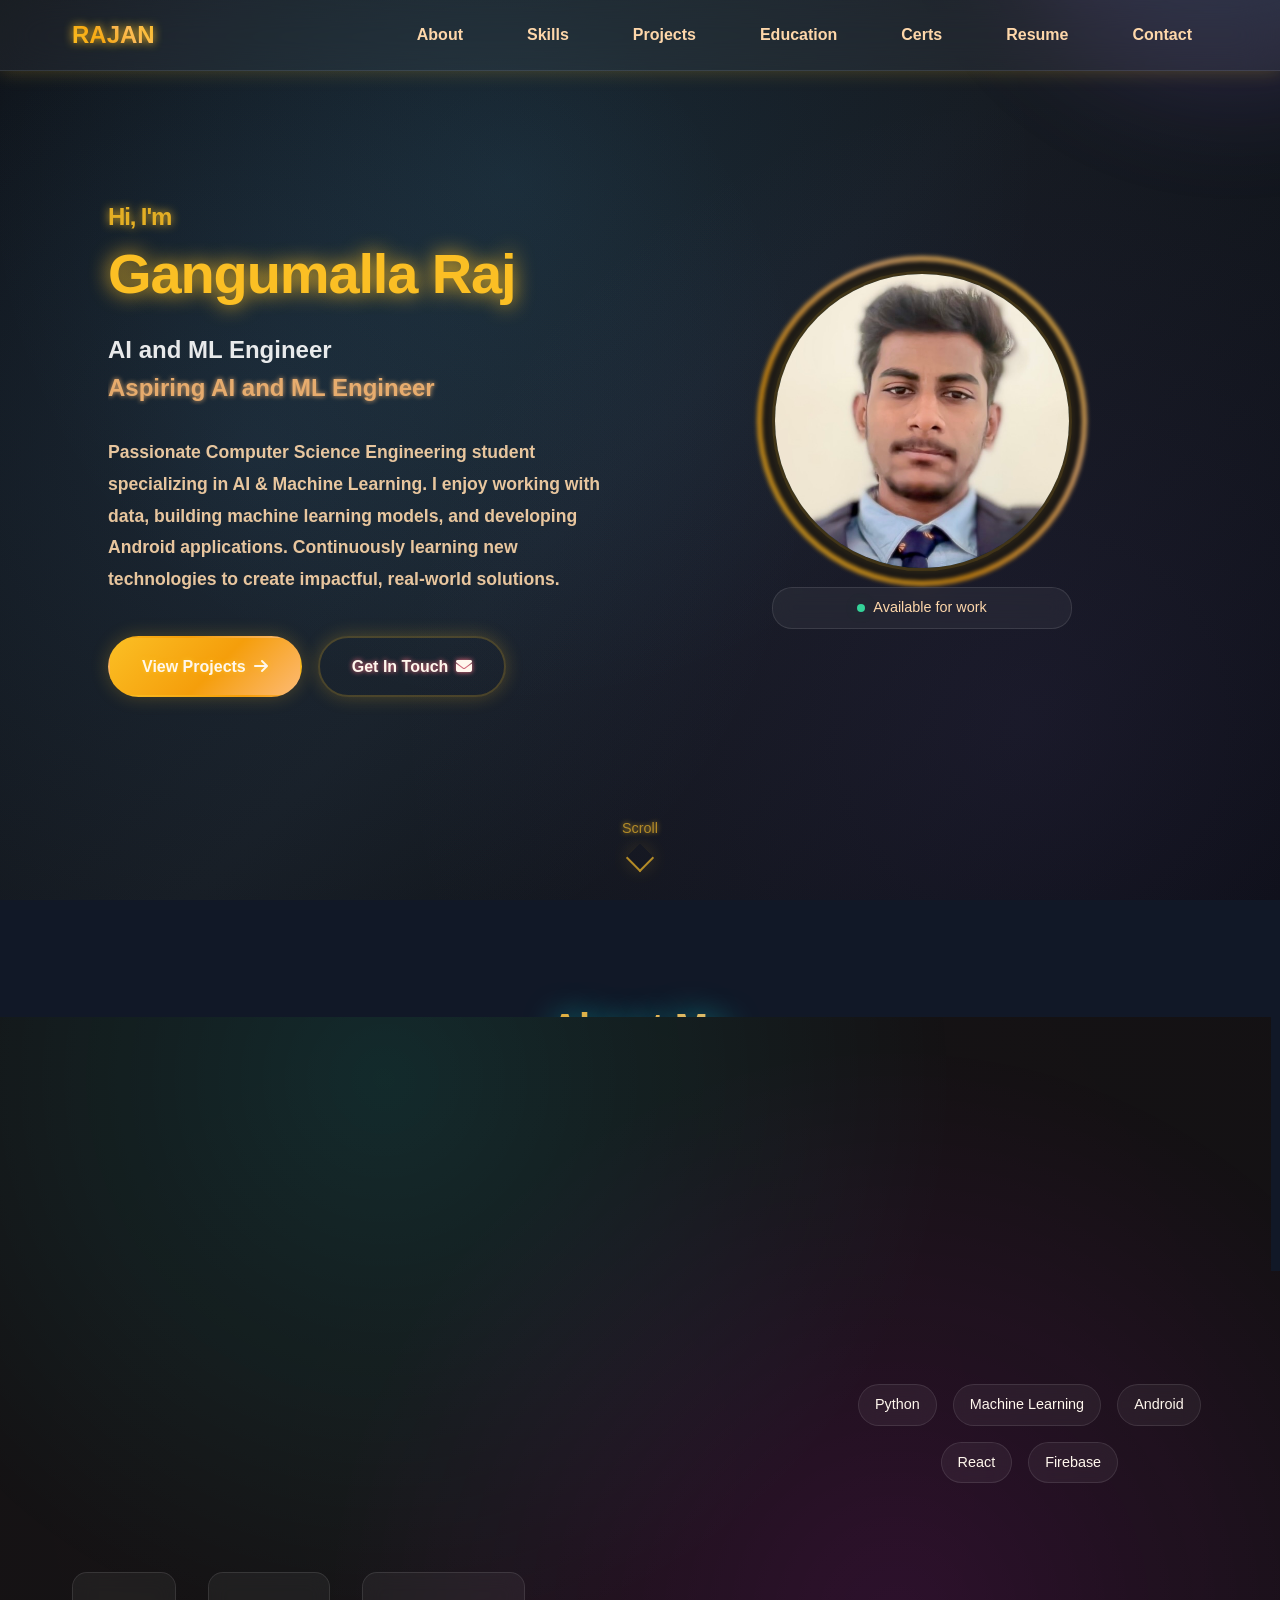
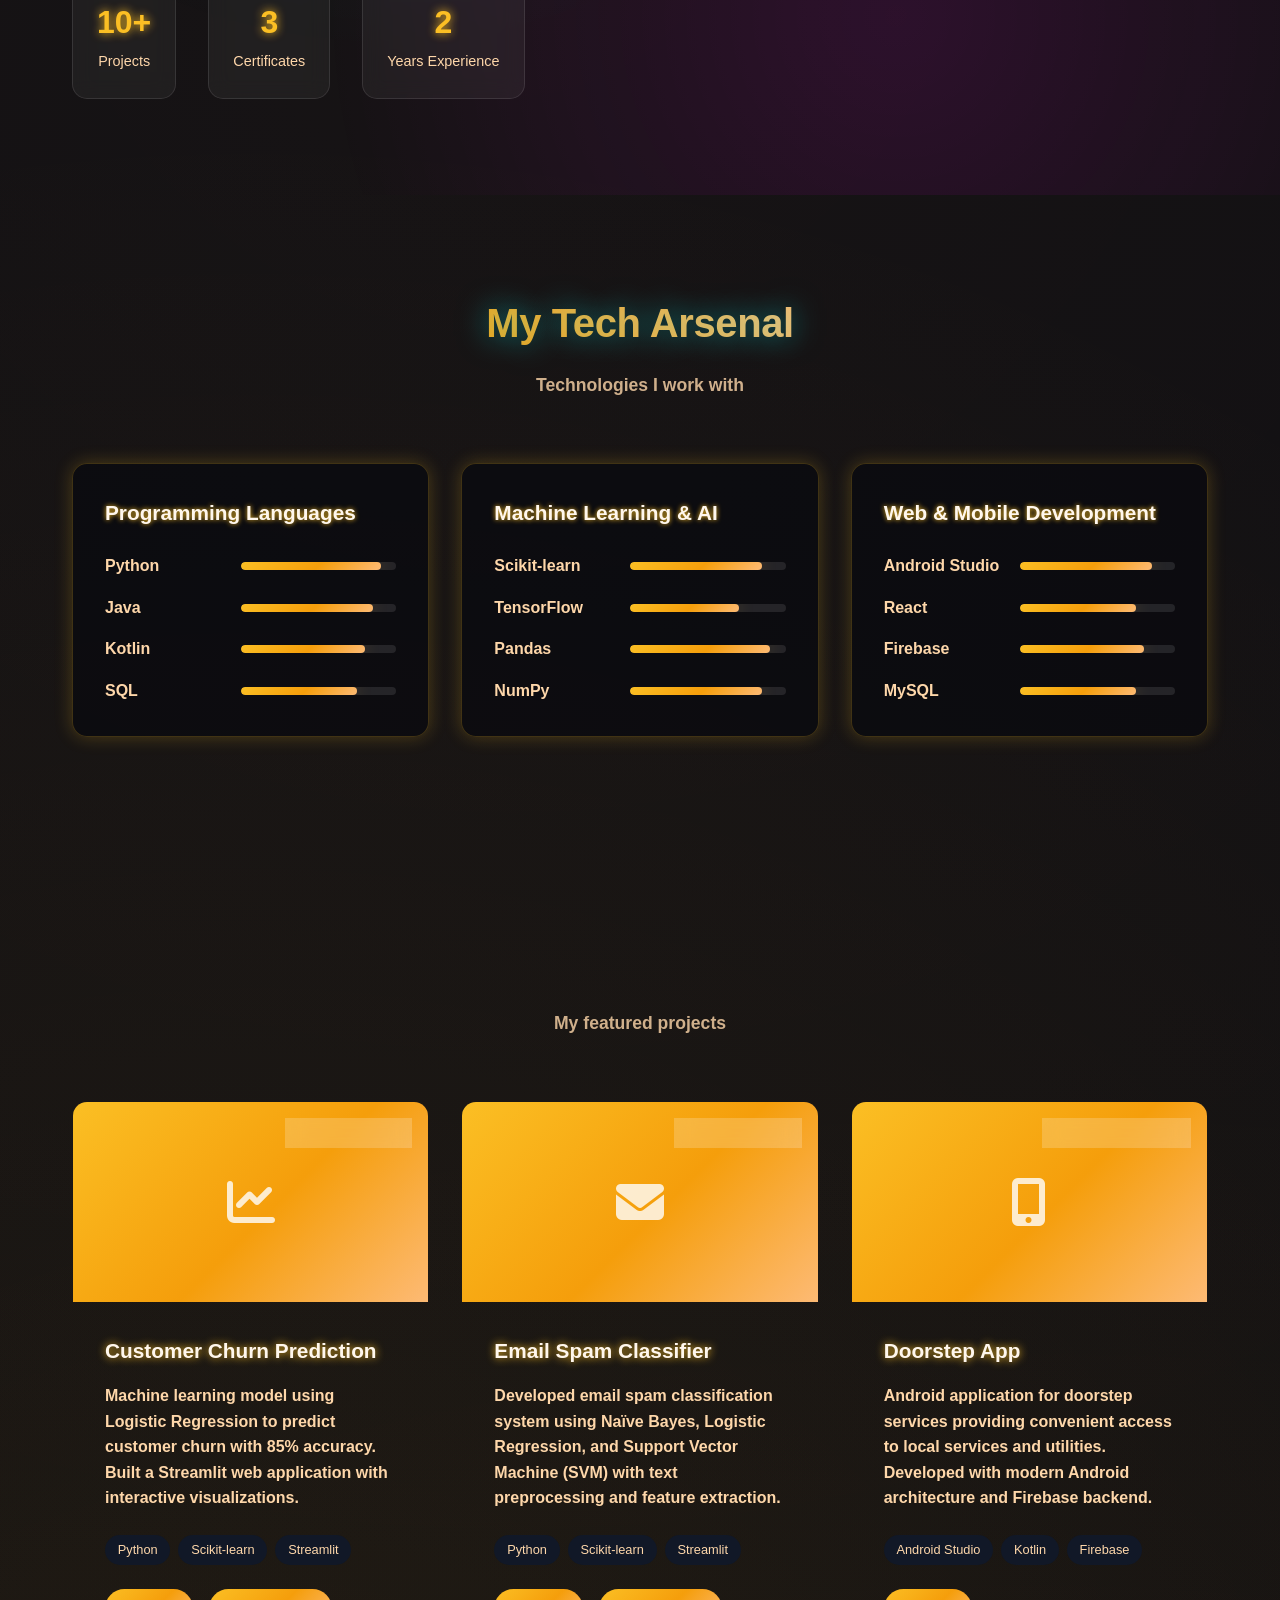
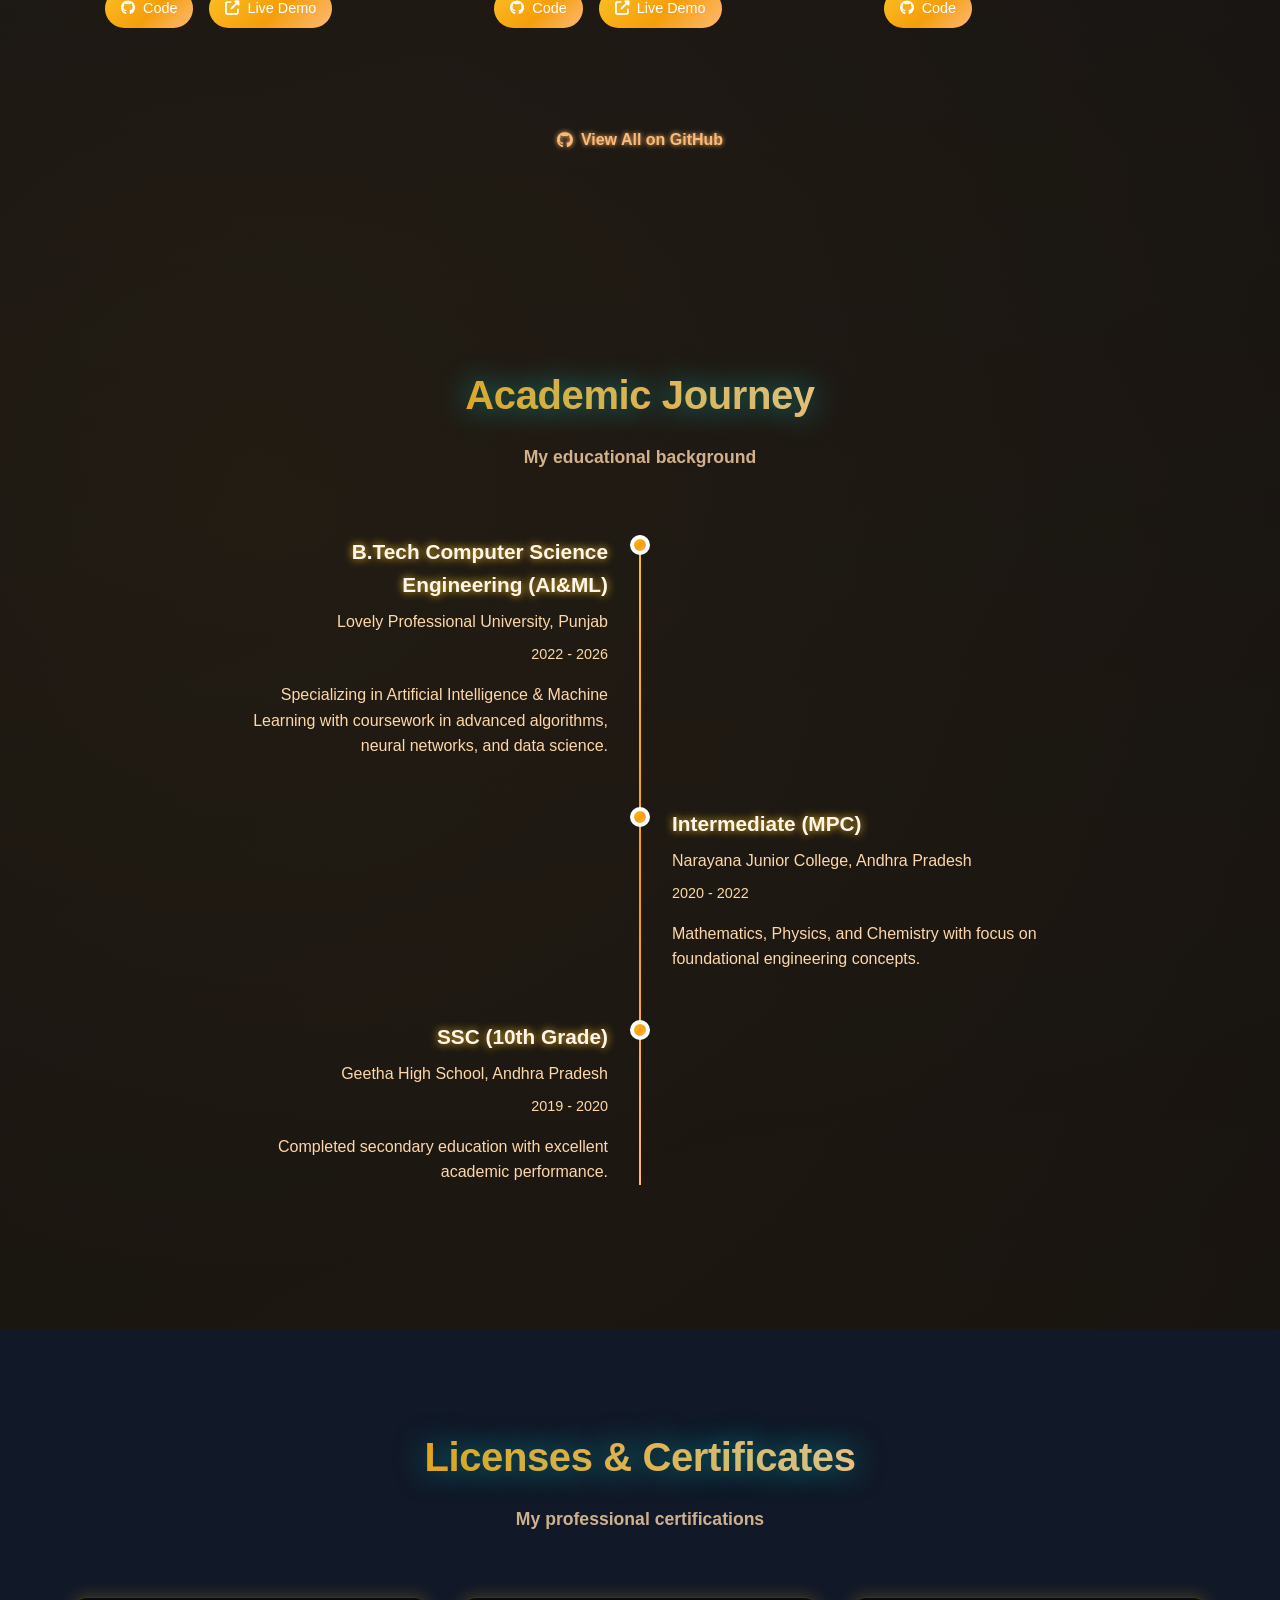
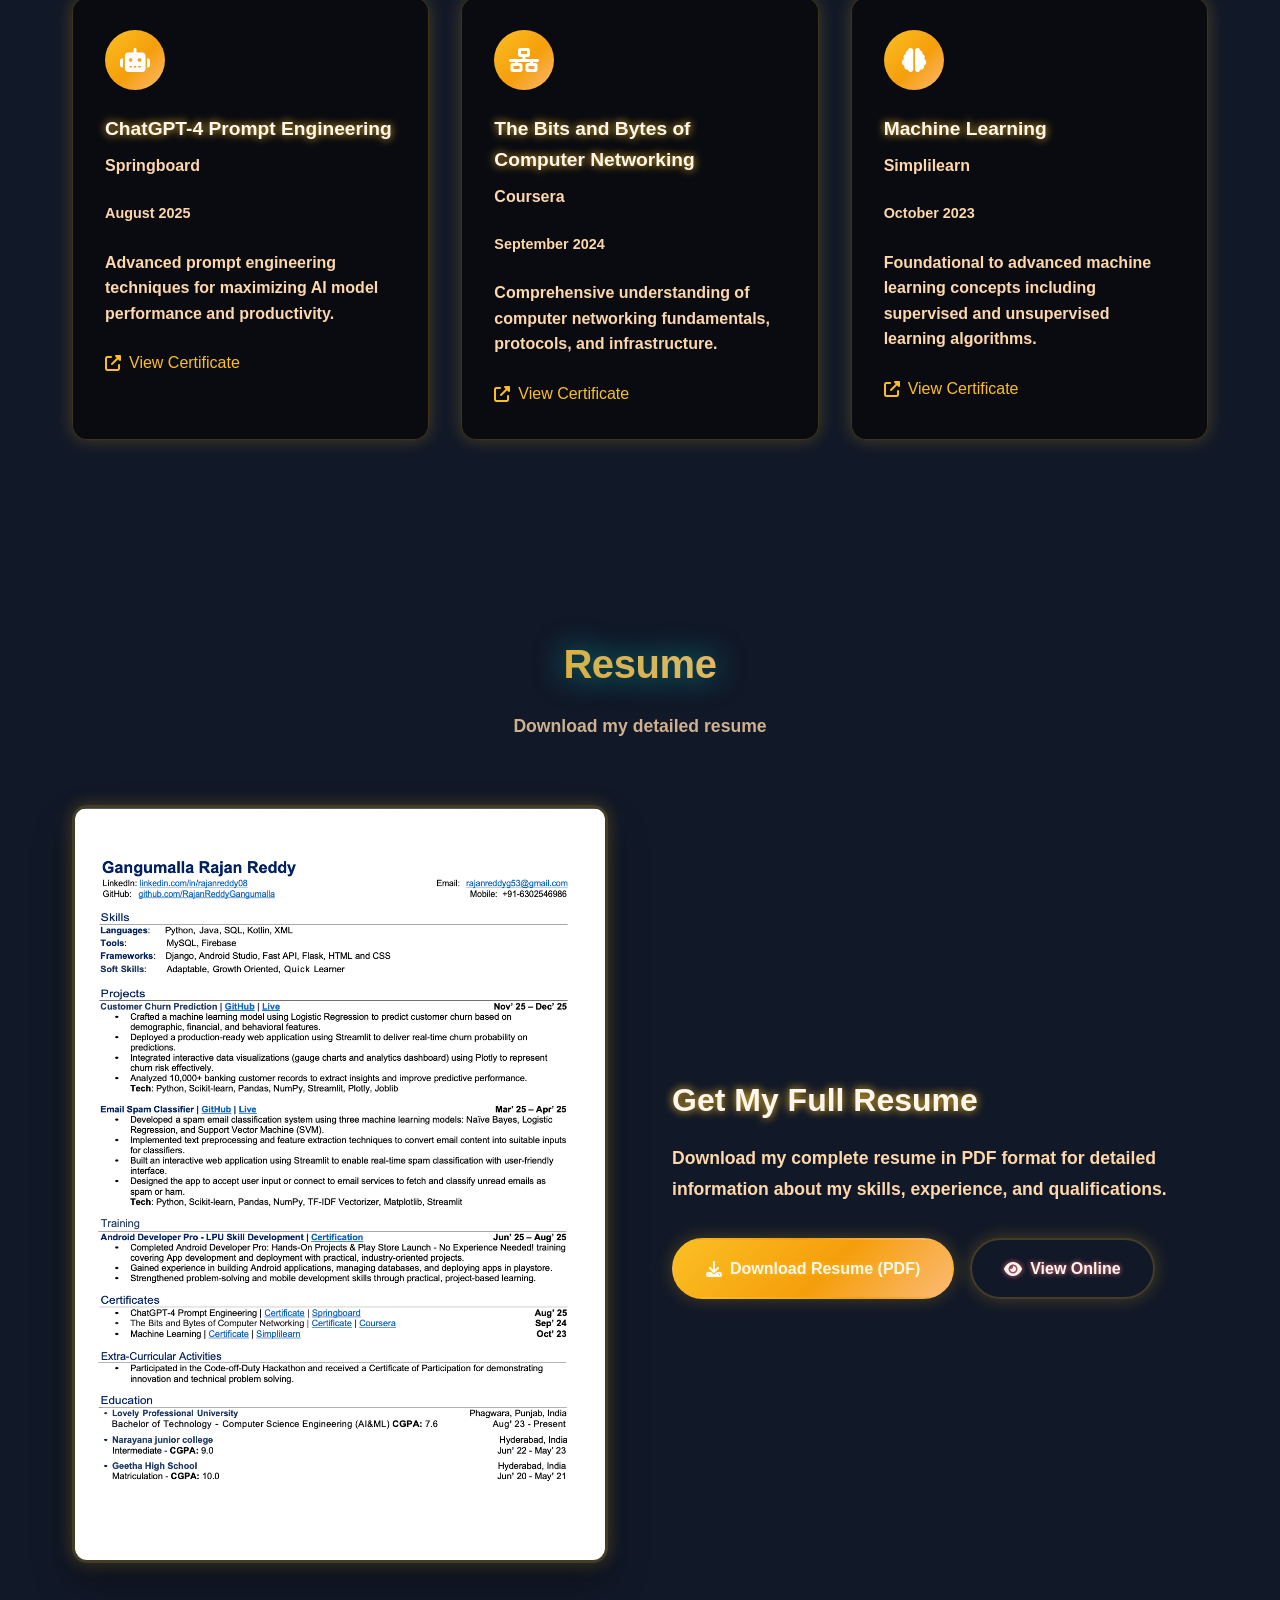
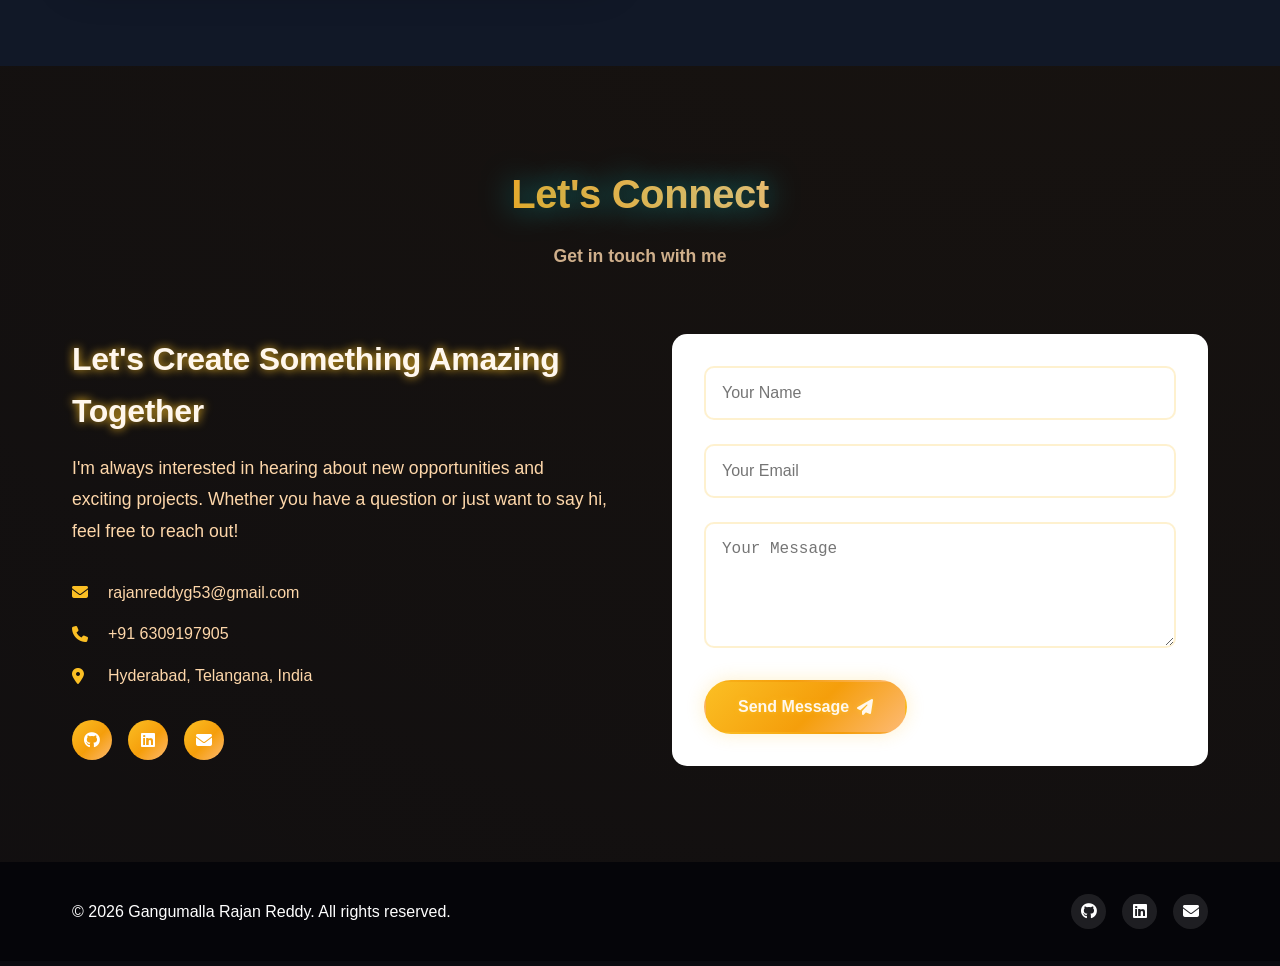
==== commit a7dda7cd: "Update index.html" ====
--- a/index.html
+++ b/index.html
@@ -516,7 +516,7 @@
     <footer class="footer">
         <div class="container">
             <div class="footer-content">
-                <p>&copy; 2024 Gangumalla Rajan Reddy. All rights reserved.</p>
+                <p>&copy; 2026 Gangumalla Rajan Reddy. All rights reserved.</p>
                 <div class="footer-links">
                     <a href="https://github.com/RajanReddyGangumalla" target="_blank">
                         <i class="fab fa-github"></i>
